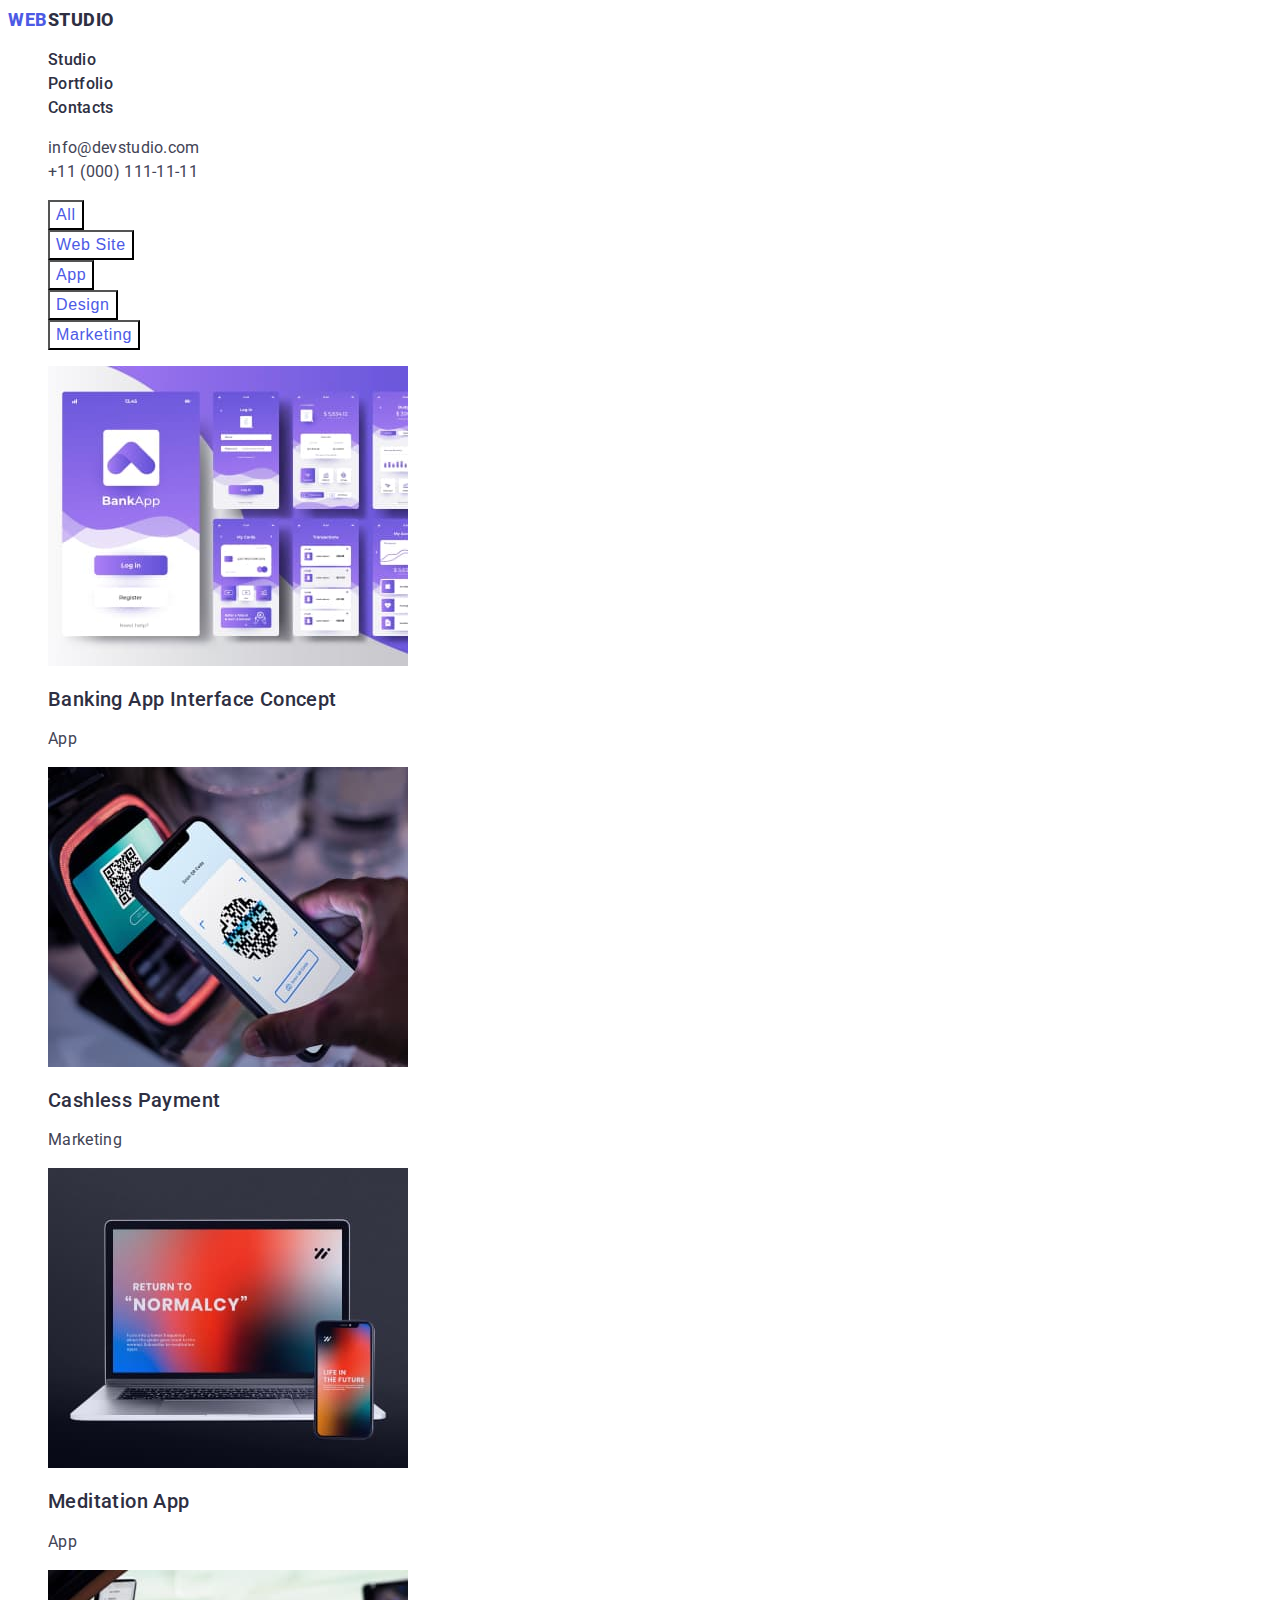
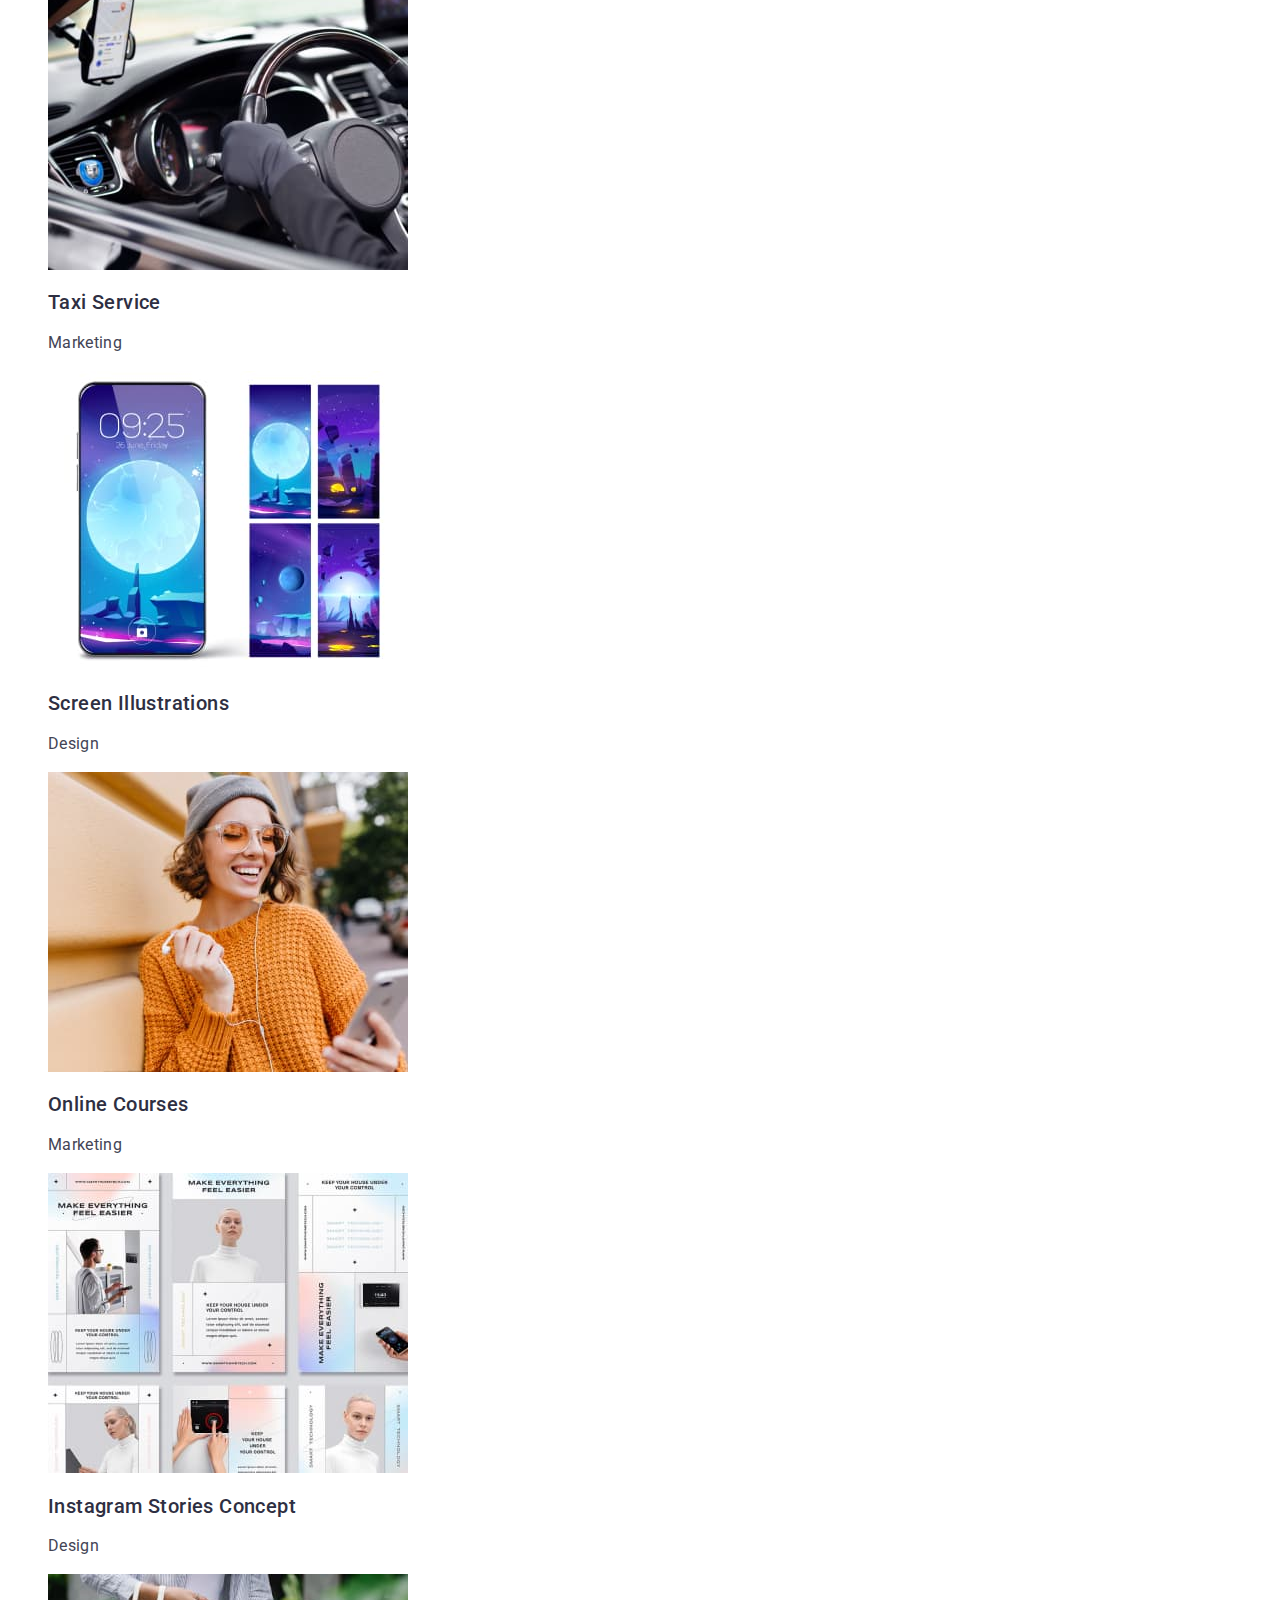
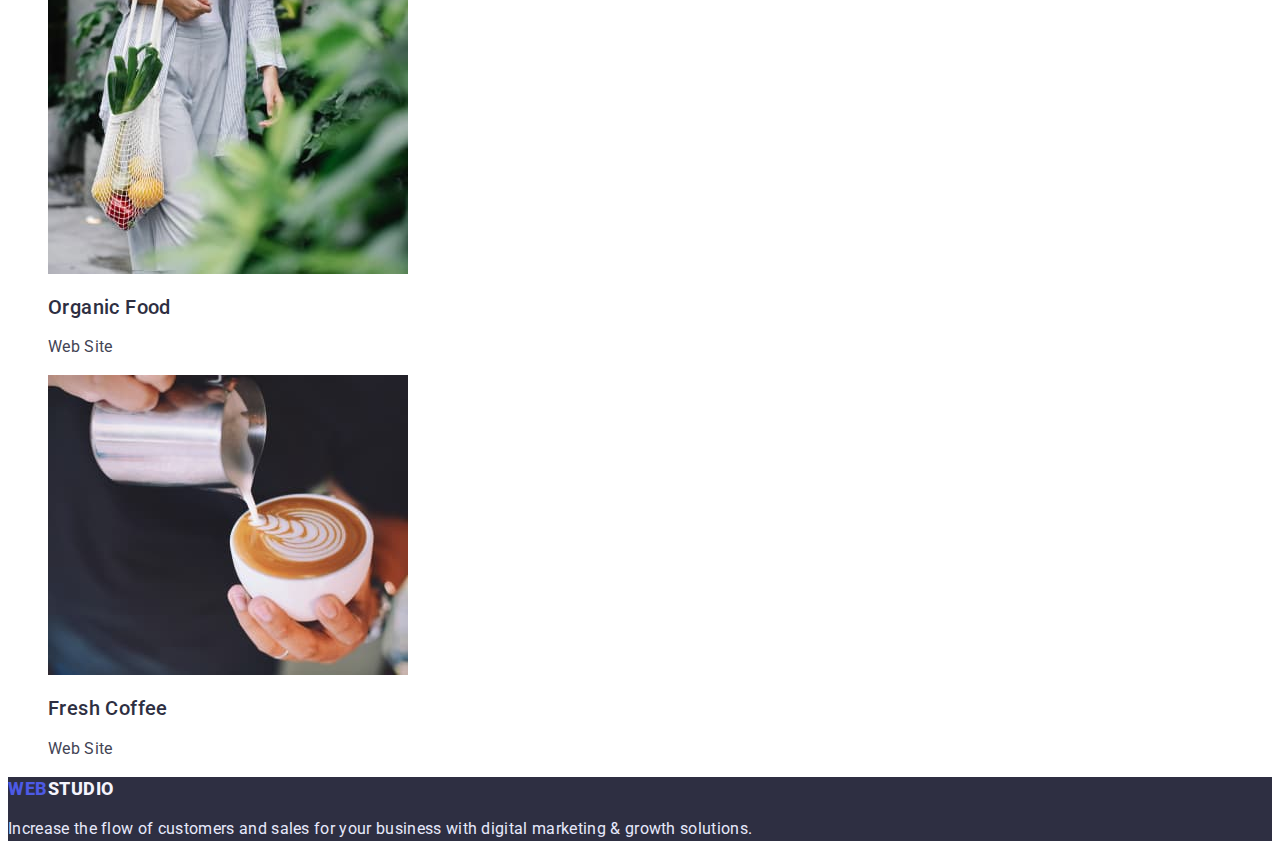
==== portfolio.html @ cc54790b "Initial commit" ====
<!DOCTYPE html>
<html lang="en">
  <head>
    <meta charset="UTF-8" />
    <meta http-equiv="X-UA-Compatible" content="IE=edge" />
    <meta name="viewport" content="width=device-width, initial-scale=1.0" />
    <!-- WebStudio -->
    <title>WebStudio Portfolio Page</title>
    <link rel="preconnect" href="https://fonts.googleapis.com" />
    <link rel="preconnect" href="https://fonts.gstatic.com" crossorigin />
    <link
      href="https://fonts.googleapis.com/css2?family=Raleway:wght@800&family=Roboto:wght@400;500;700;900&display=swap"
      rel="stylesheet"
    />
    <link rel="stylesheet" href="./css/styles.css" />
  </head>
  <body>
    <!-- Heder_content_navigation -->
    <header class="page-header">
      <!-- Page navigation -->
      <nav class="page-nav">
        <a class="page-logo link" href="./index.html"
          ><span class="logo-decor">Web</span>Studio</a
        >

        <!-- Navigation -->
        <ul class="menu list">
          <li class="menu-item">
            <a class="menu-link link" href="#">Studio</a>
          </li>
          <li class="menu-item">
            <a class="menu-link link" href="./portfolio.html">Portfolio</a>
          </li>
          <li class="menu-item">
            <a class="menu-link link" href="#">Contacts</a>
          </li>
        </ul>
      </nav>

      <!-- Contacts -->
      <address class="address">
        <ul class="address-list list">
          <li class="address-item">
            <a class="address-link link" href="mailto:info@devstudio.com"
              >info@devstudio.com</a
            >
          </li>
          <li class="address-item">
            <a class="address-link link" href="tel:+110001111111"
              >+11 (000) 111-11-11</a
            >
          </li>
        </ul>
      </address>
    </header>

    <!-- Main content Portfolio -->
    <main>
      <section>
        <h1 class="section-title visually-hidden">Portfolio</h1>
        <!-- Filters button -->
        <ul class="filters-list list">
          <li class="filters-item">
            <button class="filter-btn" type="button">All</button>
          </li>
          <li class="filters-item">
            <button class="filter-btn" type="button">Web Site</button>
          </li>
          <li class="filters-item">
            <button class="filter-btn" type="button">App</button>
          </li>
          <li class="filters-item">
            <button class="filter-btn" type="button">Design</button>
          </li>
          <li class="filters-item">
            <button class="filter-btn" type="button">Marketing</button>
          </li>
        </ul>

        <!-- Porttfolio list -->
        <ul class="list">
          <li>
            <img
              src="./images/portfolio/banking_app.jpeg"
              alt="banking app"
              width="360"
              height="300"
            />
            <h2 class="section-suptitle">Banking App Interface Concept</h2>
            <p class="section-description">App</p>
          </li>
          <li>
            <img
              src="./images/portfolio/cashless_payment.jpeg"
              alt="cashless payment"
              width="360"
              height="300"
            />
            <h2 class="section-suptitle">Cashless Payment</h2>
            <p class="section-description">Marketing</p>
          </li>
          <li>
            <img
              src="./images/portfolio/meditation_app.jpeg"
              alt="meditation app"
              width="360"
              height="300"
            />
            <h2 class="section-suptitle">Meditation App</h2>
            <p class="section-description">App</p>
          </li>
          <li>
            <img
              src="./images/portfolio/taxi_service.jpeg"
              alt="Taxi Service"
              width="360"
              height="300"
            />
            <h2 class="section-suptitle">Taxi Service</h2>
            <p class="section-description">Marketing</p>
          </li>
          <li>
            <img
              src="./images/portfolio/screen_illustrations.jpeg"
              alt="Screen Illustrations"
              width="360"
              height="300"
            />
            <h2 class="section-suptitle">Screen Illustrations</h2>
            <p class="section-description">Design</p>
          </li>
          <li>
            <img
              src="./images/portfolio/online_courses.jpeg"
              alt="Online Courses"
              width="360"
              height="300"
            />
            <h2 class="section-suptitle">Online Courses</h2>
            <p class="section-description">Marketing</p>
          </li>
          <li>
            <img
              src="./images/portfolio/instagram_stories_concept.jpeg"
              alt="Instagram Stories Concept"
              width="360"
              height="300"
            />
            <h2 class="section-suptitle">Instagram Stories Concept</h2>
            <p class="section-description">Design</p>
          </li>
          <li>
            <img
              src="./images/portfolio/organic_food.jpeg"
              alt="Organic Food"
              width="360"
              height="300"
            />
            <h2 class="section-suptitle">Organic Food</h2>
            <p class="section-description">Web Site</p>
          </li>
          <li>
            <img
              src="./images/portfolio/fresh_coffee.jpeg"
              alt="Fresh Coffee"
              width="360"
              height="300"
            />
            <h2 class="section-suptitle">Fresh Coffee</h2>
            <p class="section-description">Web Site</p>
          </li>
        </ul>
      </section>
    </main>

    <!-- footer_content -->
    <footer class="footer">
      <a class="page-logo link" href="./index.html"
        ><span class="logo-decor">Web</span
        ><span class="logo-decor-2">Studio</span></a
      >
      <p class="footer-text">
        Increase the flow of customers and sales for your business with digital
        marketing & growth solutions.
      </p>
    </footer>
  </body>
</html>
---- css/styles.css ----
:root {
  --primary-brand-color: #4d5ae5;
  --secondary-page-color: #2e2f42;
  --white-background-color: #ffffff;
  --text-color: #434455;
  --logo-color: #f4f4fd;
  --footer-text-color: #e7e9fc;
}

.list {
  list-style: none;
}

.link {
  text-decoration: none;
}

.visually-hidden {
  position: absolute;
  width: 1px;
  height: 1px;
  margin: -1px;
  border: 0;
  padding: 0;

  white-space: nowrap;
  clip-path: inset(100%);
  clip: rect(0 0 0 0);
  overflow: hidden;
}

/* ========== Body ========== */
body {
  font-family: "Roboto", sans-serif;
  background-color: var(--white-background-color);
  font-size: 16px;
  color: var(--secondary-page-color);
}
/* ========== Body ========== */

/* ========== Header ========== */
.page-logo {
  font-weight: 800;
  font-size: 18px;
  line-height: 1.33;
  letter-spacing: 0.03em;
  text-transform: uppercase;
  color: var(--secondary-page-color);
}

.logo-decor {
  color: var(--primary-brand-color);
}
.logo-decor-2 {
  color: var(--logo-color);
}

.menu-link {
  font-weight: 500;
  line-height: 1.5;
  letter-spacing: 0.02em;
  color: var(--secondary-page-color);
}

.menu-link:hover,
.menu-link:focus,
.address-link:hover,
.address-link:focus {
  color: #404bbf;
}

.address-link {
  font-style: normal;
  line-height: 1.5;
  letter-spacing: 0.02em;
  color: var(--text-color);
}

/* ========== Header ========== */

/* ================ hero ================== */
.hero {
  background-color: var(--secondary-page-color);
}

.hero-title {
  font-size: 56px;
  line-height: 1.7;
  text-align: center;
  letter-spacing: 0.02em;
  color: var(--white-background-color);
}

.modal-btn {
  font-weight: 500;
  font-size: 16px;
  line-height: 1.5;
  display: flex;
  align-items: center;
  letter-spacing: 0.04em;
  color: #ffffff;
  background-color: #4d5ae5;
  box-shadow: 0px 4px 4px rgba(0, 0, 0, 0.15);
  border-radius: 4px;
  box-shadow: 0px 4px 4px rgba(0, 0, 0, 0.15);
  cursor: pointer;
}

/* ================ /hero ================== */

/* ================ features ================== */
.section-title {
  font-size: 36px;
  line-height: 1.11;
  text-align: center;
  letter-spacing: 0.02em;
  text-transform: capitalize;
  color: var(--secondary-page-color);
}

.section-suptitle {
  font-weight: 500;
  font-size: 20px;
  line-height: 1.2;
  letter-spacing: 0.02em;
  color: var(--secondary-page-color);
}

.section-description {
  line-height: 1.5;
  letter-spacing: 0.02em;
  color: var(--text-color);
}

/* ================ /features ================== */

/* ========= section 4 - team ======== */

.team {
  background-color: #f4f4fd;
}

.team-item {
  background-color: #ffffff;
  border: 1px solid #000000;
  box-shadow: 0px 1px 6px rgba(46, 47, 66, 0.08),
    0px 1px 1px rgba(46, 47, 66, 0.16), 0px 2px 1px rgba(46, 47, 66, 0.08);
  border-radius: 0px 0px 4px 4px;
}
/* ========= /section 4 - team ======== */

/* ================= footer ================= */

.footer {
  background-color: var(--secondary-page-color);
}

.footer-text {
  line-height: 1.5;
  letter-spacing: 0.02em;
  color: var(--footer-text-color);
}

/* ================= /footer ================= */

/* =========== Portfolio ========= */

.filter-btn {
  font-style: normal;
  font-weight: 500;
  font-size: 16px;
  line-height: 24px;
  display: flex;
  align-items: center;
  text-align: center;
  letter-spacing: 0.04em;
  color: var(--primary-brand-color);
  background-color: var(--logo-color) #f4f4fd;
  cursor: pointer;
}

.filter-btn:hover,
.filter-btn:focus {
  font-style: normal;
  font-weight: 500;
  font-size: 16px;
  line-height: 1.5;
  display: flex;
  align-items: center;
  text-align: center;
  letter-spacing: 0.04em;
  color: #ffffff;
  background-color: #404bbf;
  border-color: transparent;
}

/* =========== /Portfolio ========= */
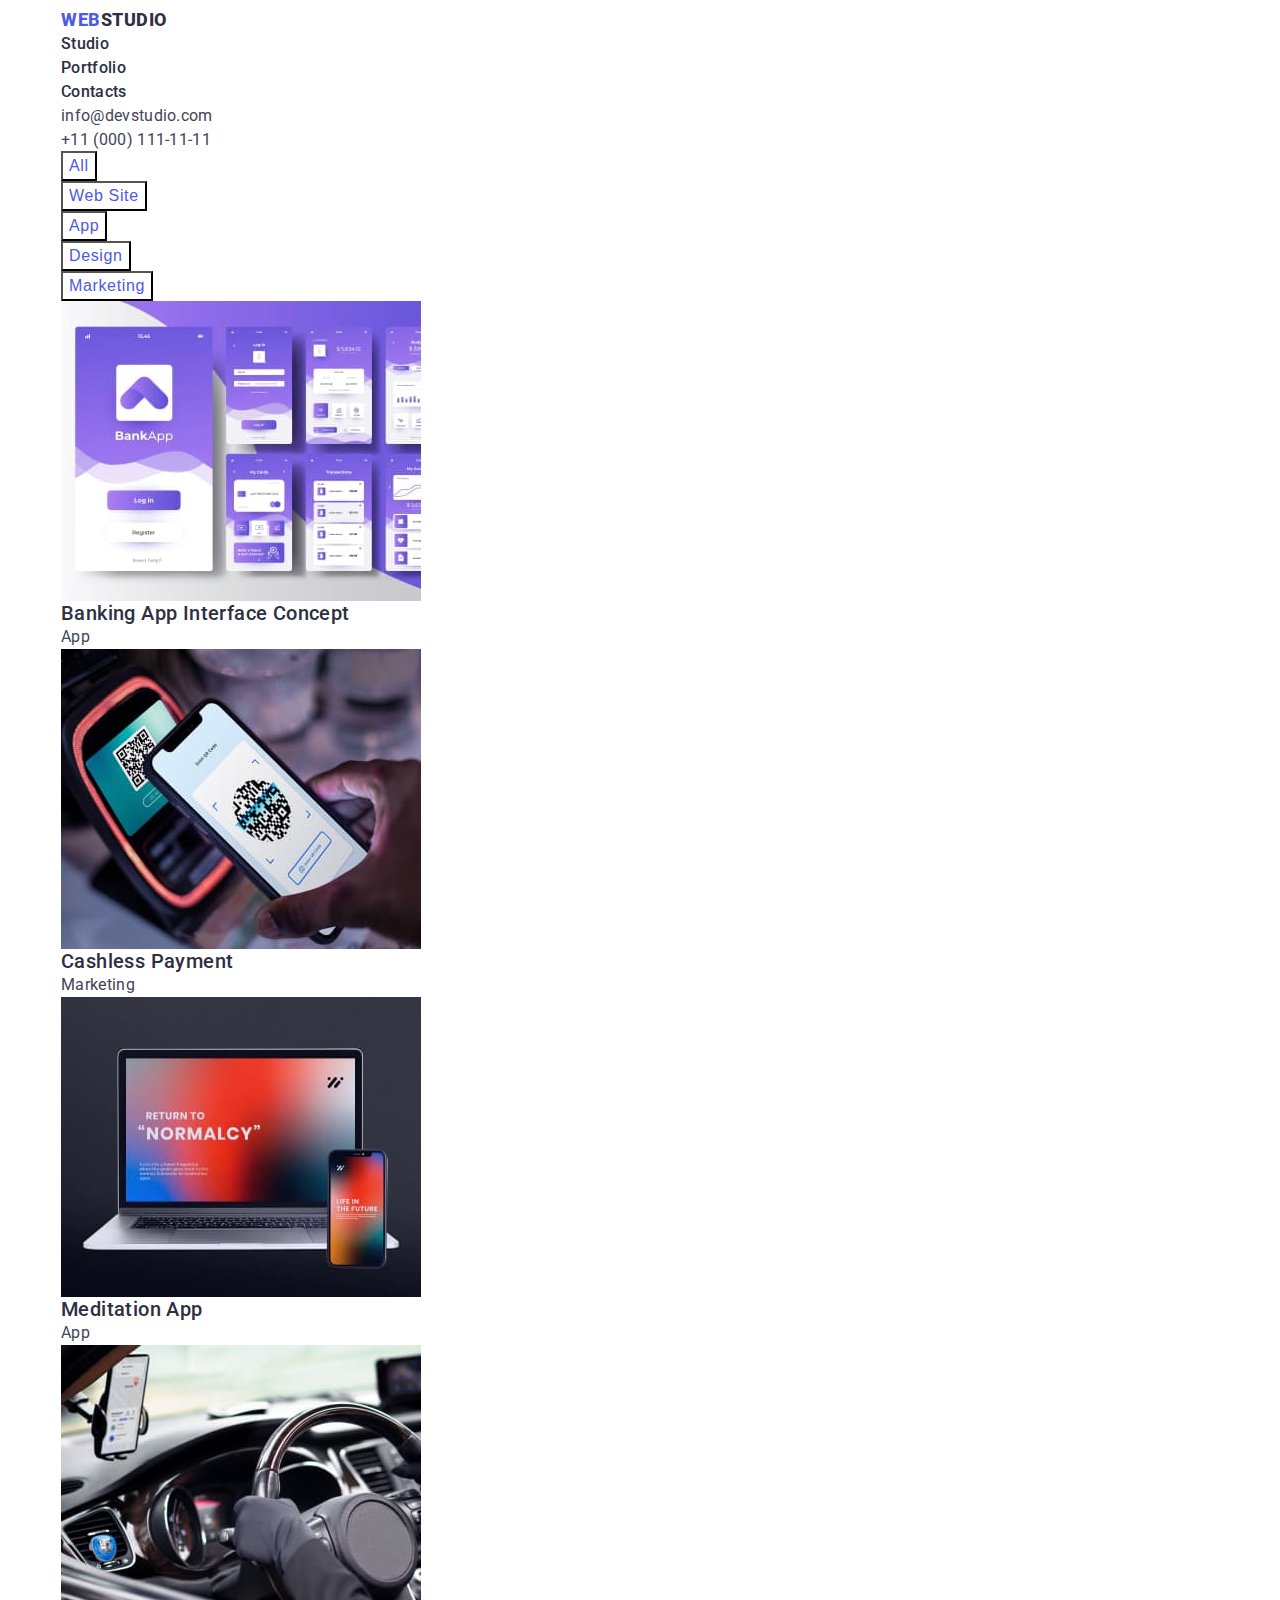
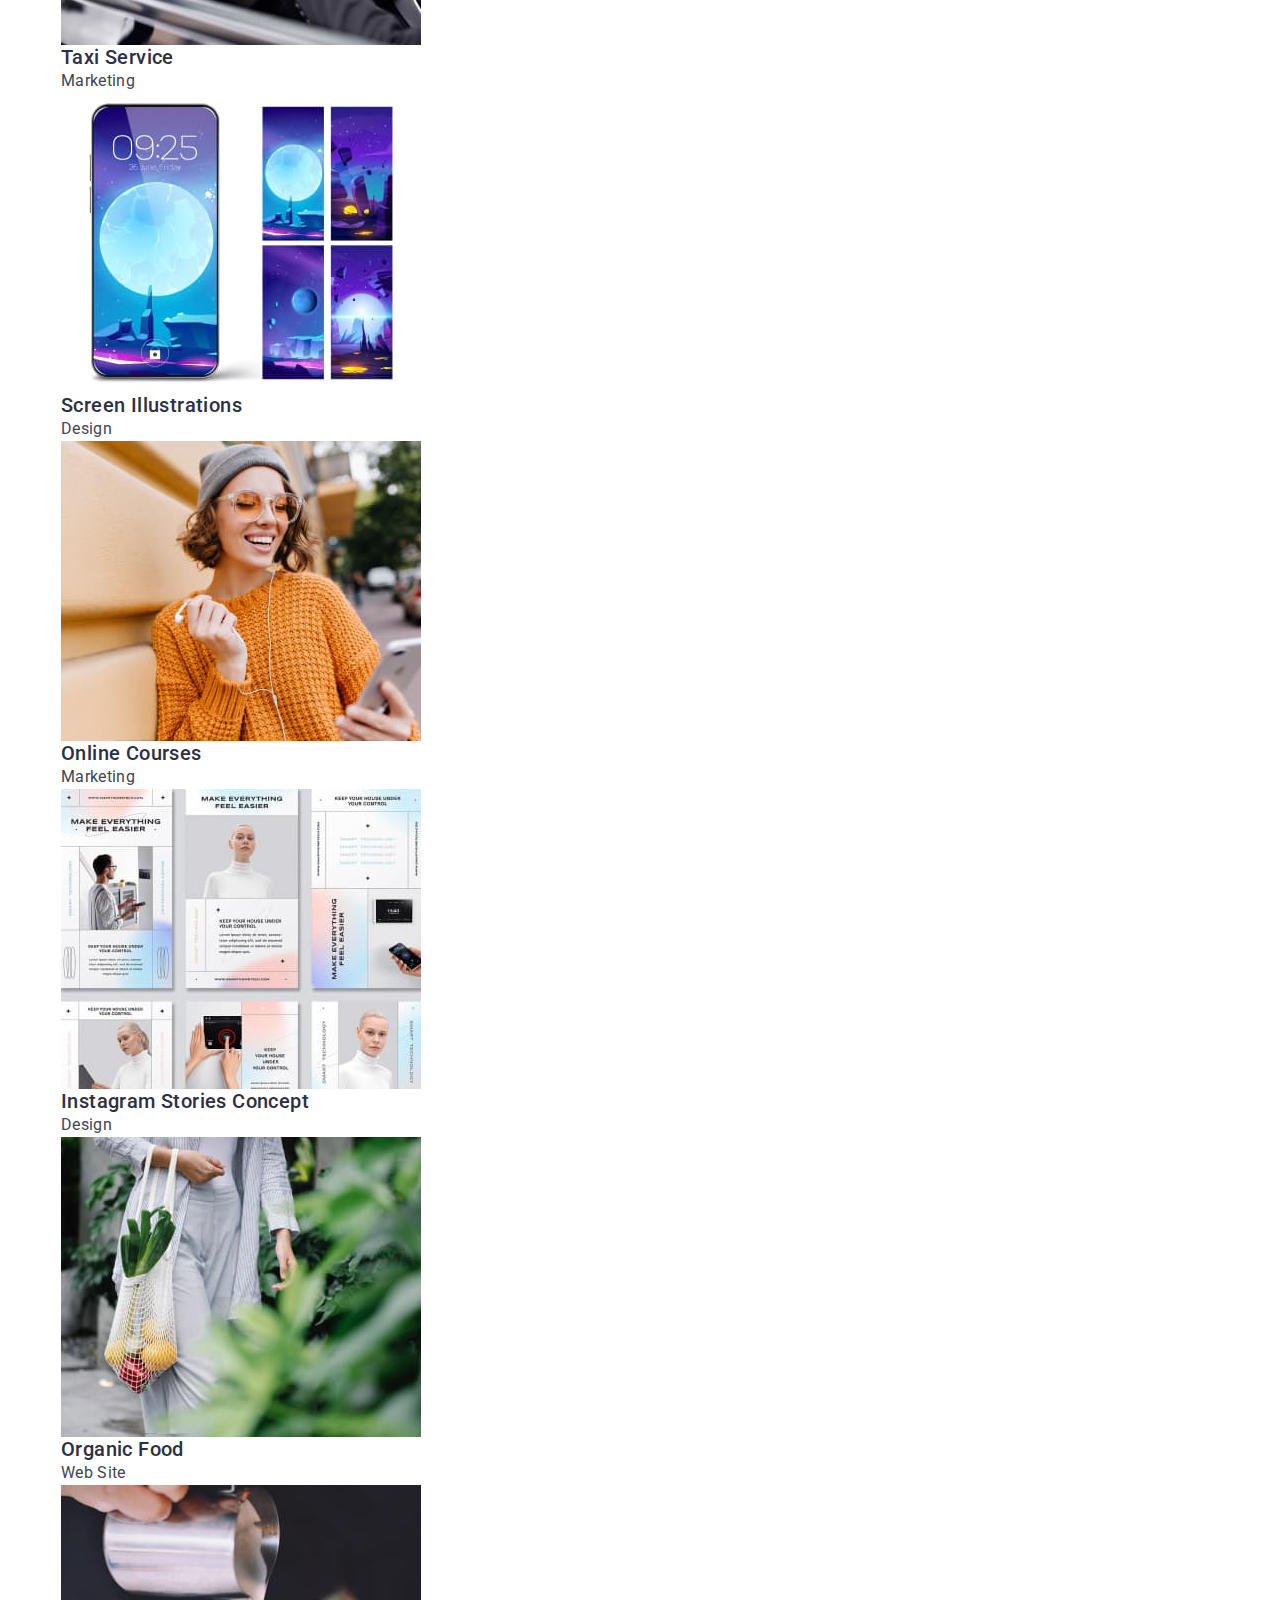
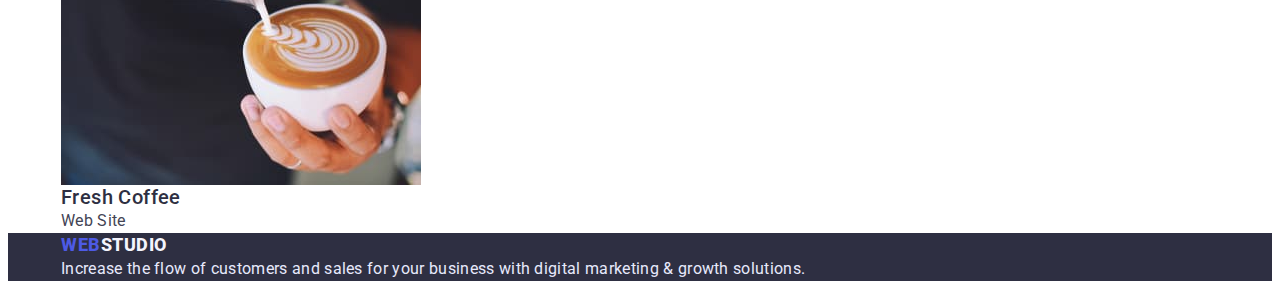
==== commit 82c65bfe: "add container" ====
--- a/portfolio.html
+++ b/portfolio.html
@@ -17,172 +17,178 @@
   <body>
     <!-- Heder_content_navigation -->
     <header class="page-header">
-      <!-- Page navigation -->
-      <nav class="page-nav">
-        <a class="page-logo link" href="./index.html"
-          ><span class="logo-decor">Web</span>Studio</a
-        >
+      <div class="container header-container">
+        <!-- Page navigation -->
+        <nav class="page-nav">
+          <a class="page-logo link" href="./index.html"
+            ><span class="logo-decor">Web</span>Studio</a
+          >
 
-        <!-- Navigation -->
-        <ul class="menu list">
-          <li class="menu-item">
-            <a class="menu-link link" href="#">Studio</a>
-          </li>
-          <li class="menu-item">
-            <a class="menu-link link" href="./portfolio.html">Portfolio</a>
-          </li>
-          <li class="menu-item">
-            <a class="menu-link link" href="#">Contacts</a>
-          </li>
-        </ul>
-      </nav>
+          <!-- Navigation -->
+          <ul class="menu list">
+            <li class="menu-item">
+              <a class="menu-link link" href="#">Studio</a>
+            </li>
+            <li class="menu-item">
+              <a class="menu-link link" href="./portfolio.html">Portfolio</a>
+            </li>
+            <li class="menu-item">
+              <a class="menu-link link" href="#">Contacts</a>
+            </li>
+          </ul>
+        </nav>
 
-      <!-- Contacts -->
-      <address class="address">
-        <ul class="address-list list">
-          <li class="address-item">
-            <a class="address-link link" href="mailto:info@devstudio.com"
-              >info@devstudio.com</a
-            >
-          </li>
-          <li class="address-item">
-            <a class="address-link link" href="tel:+110001111111"
-              >+11 (000) 111-11-11</a
-            >
-          </li>
-        </ul>
-      </address>
+        <!-- Contacts -->
+        <address class="address">
+          <ul class="address-list list">
+            <li class="address-item">
+              <a class="address-link link" href="mailto:info@devstudio.com"
+                >info@devstudio.com</a
+              >
+            </li>
+            <li class="address-item">
+              <a class="address-link link" href="tel:+110001111111"
+                >+11 (000) 111-11-11</a
+              >
+            </li>
+          </ul>
+        </address>
+      </div>
     </header>
 
     <!-- Main content Portfolio -->
     <main>
       <section>
-        <h1 class="section-title visually-hidden">Portfolio</h1>
-        <!-- Filters button -->
-        <ul class="filters-list list">
-          <li class="filters-item">
-            <button class="filter-btn" type="button">All</button>
-          </li>
-          <li class="filters-item">
-            <button class="filter-btn" type="button">Web Site</button>
-          </li>
-          <li class="filters-item">
-            <button class="filter-btn" type="button">App</button>
-          </li>
-          <li class="filters-item">
-            <button class="filter-btn" type="button">Design</button>
-          </li>
-          <li class="filters-item">
-            <button class="filter-btn" type="button">Marketing</button>
-          </li>
-        </ul>
+        <div class="container">
+          <h1 class="section-title visually-hidden">Portfolio</h1>
+          <!-- Filters button -->
+          <ul class="filters-list list">
+            <li class="filters-item">
+              <button class="filter-btn" type="button">All</button>
+            </li>
+            <li class="filters-item">
+              <button class="filter-btn" type="button">Web Site</button>
+            </li>
+            <li class="filters-item">
+              <button class="filter-btn" type="button">App</button>
+            </li>
+            <li class="filters-item">
+              <button class="filter-btn" type="button">Design</button>
+            </li>
+            <li class="filters-item">
+              <button class="filter-btn" type="button">Marketing</button>
+            </li>
+          </ul>
 
-        <!-- Porttfolio list -->
-        <ul class="list">
-          <li>
-            <img
-              src="./images/portfolio/banking_app.jpeg"
-              alt="banking app"
-              width="360"
-              height="300"
-            />
-            <h2 class="section-suptitle">Banking App Interface Concept</h2>
-            <p class="section-description">App</p>
-          </li>
-          <li>
-            <img
-              src="./images/portfolio/cashless_payment.jpeg"
-              alt="cashless payment"
-              width="360"
-              height="300"
-            />
-            <h2 class="section-suptitle">Cashless Payment</h2>
-            <p class="section-description">Marketing</p>
-          </li>
-          <li>
-            <img
-              src="./images/portfolio/meditation_app.jpeg"
-              alt="meditation app"
-              width="360"
-              height="300"
-            />
-            <h2 class="section-suptitle">Meditation App</h2>
-            <p class="section-description">App</p>
-          </li>
-          <li>
-            <img
-              src="./images/portfolio/taxi_service.jpeg"
-              alt="Taxi Service"
-              width="360"
-              height="300"
-            />
-            <h2 class="section-suptitle">Taxi Service</h2>
-            <p class="section-description">Marketing</p>
-          </li>
-          <li>
-            <img
-              src="./images/portfolio/screen_illustrations.jpeg"
-              alt="Screen Illustrations"
-              width="360"
-              height="300"
-            />
-            <h2 class="section-suptitle">Screen Illustrations</h2>
-            <p class="section-description">Design</p>
-          </li>
-          <li>
-            <img
-              src="./images/portfolio/online_courses.jpeg"
-              alt="Online Courses"
-              width="360"
-              height="300"
-            />
-            <h2 class="section-suptitle">Online Courses</h2>
-            <p class="section-description">Marketing</p>
-          </li>
-          <li>
-            <img
-              src="./images/portfolio/instagram_stories_concept.jpeg"
-              alt="Instagram Stories Concept"
-              width="360"
-              height="300"
-            />
-            <h2 class="section-suptitle">Instagram Stories Concept</h2>
-            <p class="section-description">Design</p>
-          </li>
-          <li>
-            <img
-              src="./images/portfolio/organic_food.jpeg"
-              alt="Organic Food"
-              width="360"
-              height="300"
-            />
-            <h2 class="section-suptitle">Organic Food</h2>
-            <p class="section-description">Web Site</p>
-          </li>
-          <li>
-            <img
-              src="./images/portfolio/fresh_coffee.jpeg"
-              alt="Fresh Coffee"
-              width="360"
-              height="300"
-            />
-            <h2 class="section-suptitle">Fresh Coffee</h2>
-            <p class="section-description">Web Site</p>
-          </li>
-        </ul>
+          <!-- Porttfolio list -->
+          <ul class="list">
+            <li>
+              <img
+                src="./images/portfolio/banking_app.jpeg"
+                alt="banking app"
+                width="360"
+                height="300"
+              />
+              <h2 class="section-suptitle">Banking App Interface Concept</h2>
+              <p class="section-description">App</p>
+            </li>
+            <li>
+              <img
+                src="./images/portfolio/cashless_payment.jpeg"
+                alt="cashless payment"
+                width="360"
+                height="300"
+              />
+              <h2 class="section-suptitle">Cashless Payment</h2>
+              <p class="section-description">Marketing</p>
+            </li>
+            <li>
+              <img
+                src="./images/portfolio/meditation_app.jpeg"
+                alt="meditation app"
+                width="360"
+                height="300"
+              />
+              <h2 class="section-suptitle">Meditation App</h2>
+              <p class="section-description">App</p>
+            </li>
+            <li>
+              <img
+                src="./images/portfolio/taxi_service.jpeg"
+                alt="Taxi Service"
+                width="360"
+                height="300"
+              />
+              <h2 class="section-suptitle">Taxi Service</h2>
+              <p class="section-description">Marketing</p>
+            </li>
+            <li>
+              <img
+                src="./images/portfolio/screen_illustrations.jpeg"
+                alt="Screen Illustrations"
+                width="360"
+                height="300"
+              />
+              <h2 class="section-suptitle">Screen Illustrations</h2>
+              <p class="section-description">Design</p>
+            </li>
+            <li>
+              <img
+                src="./images/portfolio/online_courses.jpeg"
+                alt="Online Courses"
+                width="360"
+                height="300"
+              />
+              <h2 class="section-suptitle">Online Courses</h2>
+              <p class="section-description">Marketing</p>
+            </li>
+            <li>
+              <img
+                src="./images/portfolio/instagram_stories_concept.jpeg"
+                alt="Instagram Stories Concept"
+                width="360"
+                height="300"
+              />
+              <h2 class="section-suptitle">Instagram Stories Concept</h2>
+              <p class="section-description">Design</p>
+            </li>
+            <li>
+              <img
+                src="./images/portfolio/organic_food.jpeg"
+                alt="Organic Food"
+                width="360"
+                height="300"
+              />
+              <h2 class="section-suptitle">Organic Food</h2>
+              <p class="section-description">Web Site</p>
+            </li>
+            <li>
+              <img
+                src="./images/portfolio/fresh_coffee.jpeg"
+                alt="Fresh Coffee"
+                width="360"
+                height="300"
+              />
+              <h2 class="section-suptitle">Fresh Coffee</h2>
+              <p class="section-description">Web Site</p>
+            </li>
+          </ul>
+        </div>
       </section>
     </main>
 
     <!-- footer_content -->
     <footer class="footer">
-      <a class="page-logo link" href="./index.html"
-        ><span class="logo-decor">Web</span
-        ><span class="logo-decor-2">Studio</span></a
-      >
-      <p class="footer-text">
-        Increase the flow of customers and sales for your business with digital
-        marketing & growth solutions.
-      </p>
+      <div class="container">
+        <a class="page-logo link" href="./index.html"
+          ><span class="logo-decor">Web</span
+          ><span class="logo-decor-2">Studio</span></a
+        >
+        <p class="footer-text">
+          Increase the flow of customers and sales for your business with
+          digital marketing & growth solutions.
+        </p>
+      </div>
     </footer>
   </body>
 </html>
--- a/css/styles.css
+++ b/css/styles.css
@@ -7,6 +7,30 @@
   --footer-text-color: #e7e9fc;
 }
 
+h1,
+h2,
+h3,
+h4,
+p {
+  margin-top: 0;
+  margin-bottom: 0;
+}
+
+ul,
+ol {
+  margin-top: 0;
+  margin-bottom: 0;
+  padding-left: 0;
+}
+
+img {
+  display: block;
+}
+
+button {
+  cursor: pointer;
+}
+
 .list {
   list-style: none;
 }
@@ -16,7 +40,7 @@
 }
 
 .visually-hidden {
-  position: absolute;
+  /* position: absolute; */
   width: 1px;
   height: 1px;
   margin: -1px;
@@ -29,6 +53,14 @@
   overflow: hidden;
 }
 
+.container {
+  width: 1158px;
+  margin-left: auto;
+  margin-right: auto;
+  padding-left: 15px;
+  padding-right: 15px;
+}
+
 /* ========== Body ========== */
 body {
   font-family: "Roboto", sans-serif;
@@ -39,6 +71,11 @@
 /* ========== Body ========== */
 
 /* ========== Header ========== */
+
+/* .header-container {
+  display: flex;
+} */
+
 .page-logo {
   font-weight: 800;
   font-size: 18px;
@@ -76,7 +113,7 @@
   color: var(--text-color);
 }
 
-/* ========== Header ========== */
+/* ========== /Header ========== */
 
 /* ================ hero ================== */
 .hero {
@@ -103,7 +140,7 @@
   box-shadow: 0px 4px 4px rgba(0, 0, 0, 0.15);
   border-radius: 4px;
   box-shadow: 0px 4px 4px rgba(0, 0, 0, 0.15);
-  cursor: pointer;
+  /* text-transform: uppercase; */
 }
 
 /* ================ /hero ================== */
@@ -176,7 +213,6 @@
   letter-spacing: 0.04em;
   color: var(--primary-brand-color);
   background-color: var(--logo-color) #f4f4fd;
-  cursor: pointer;
 }
 
 .filter-btn:hover,
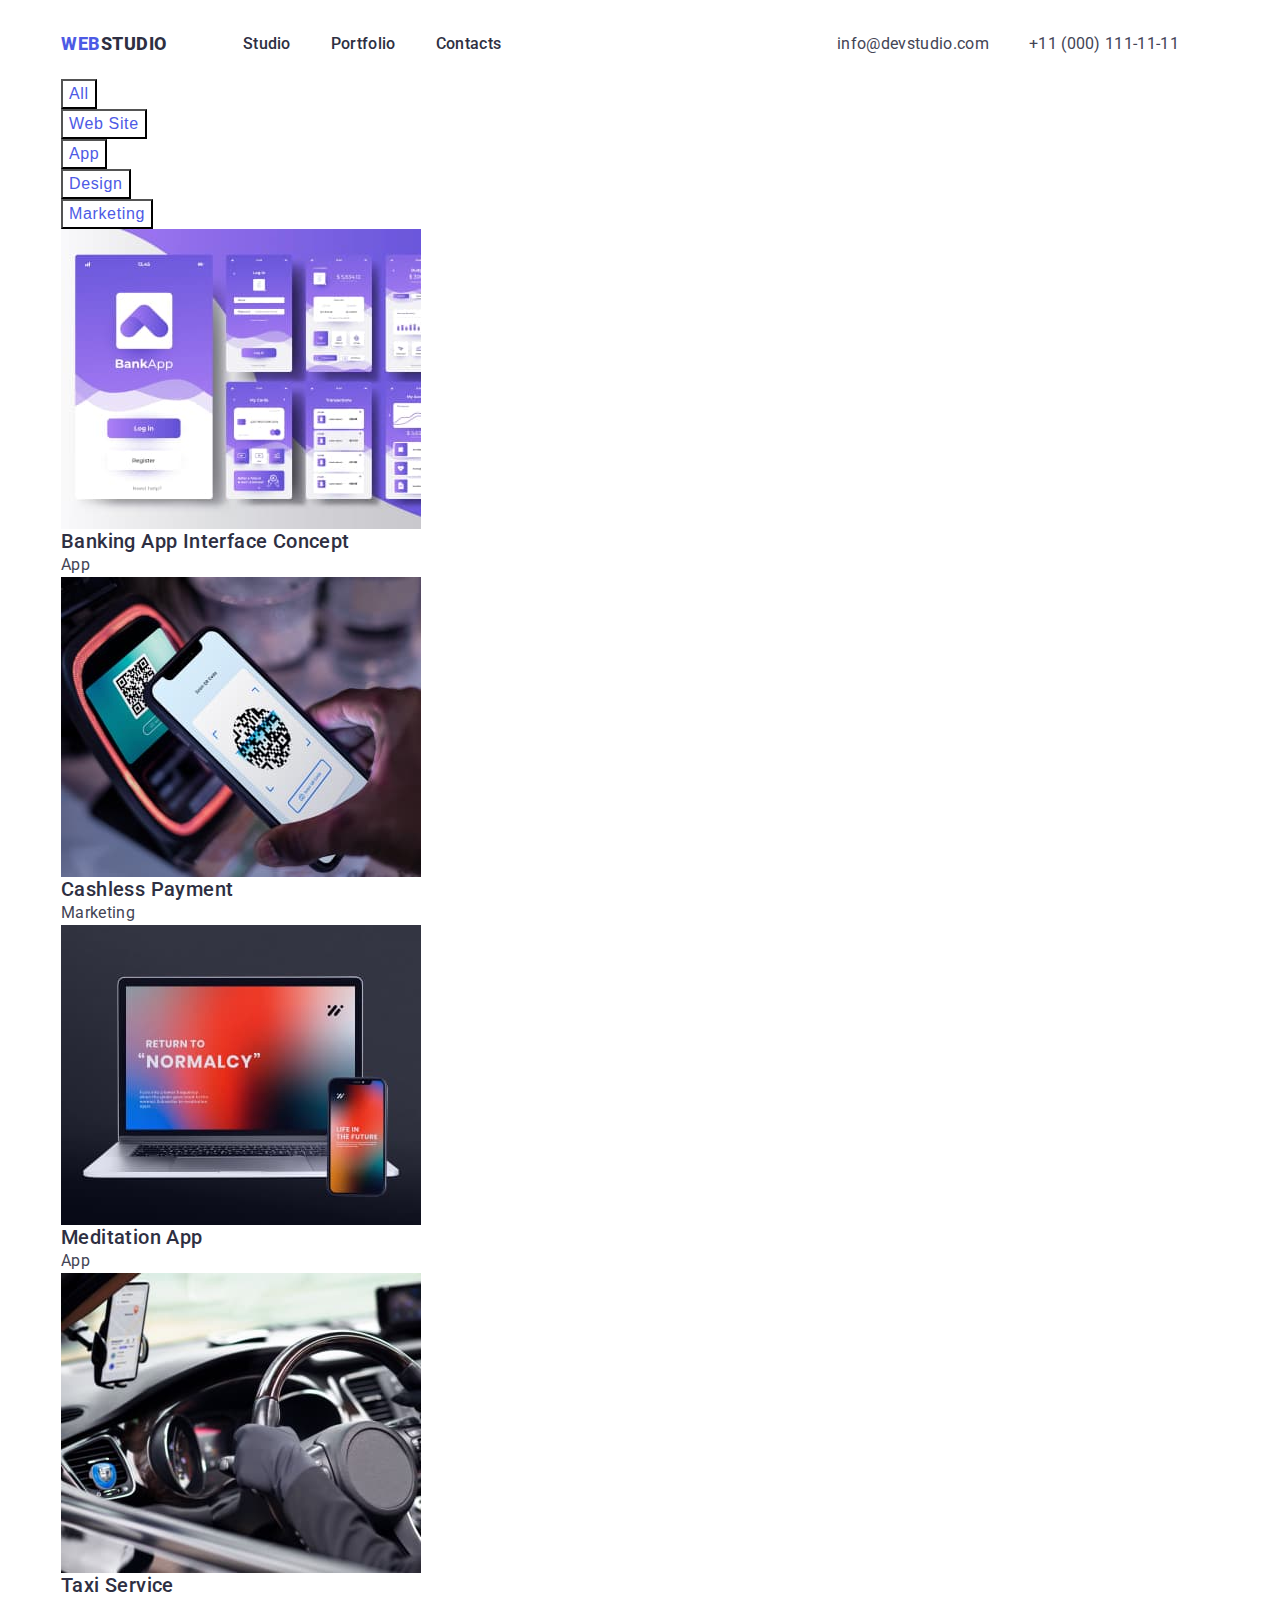
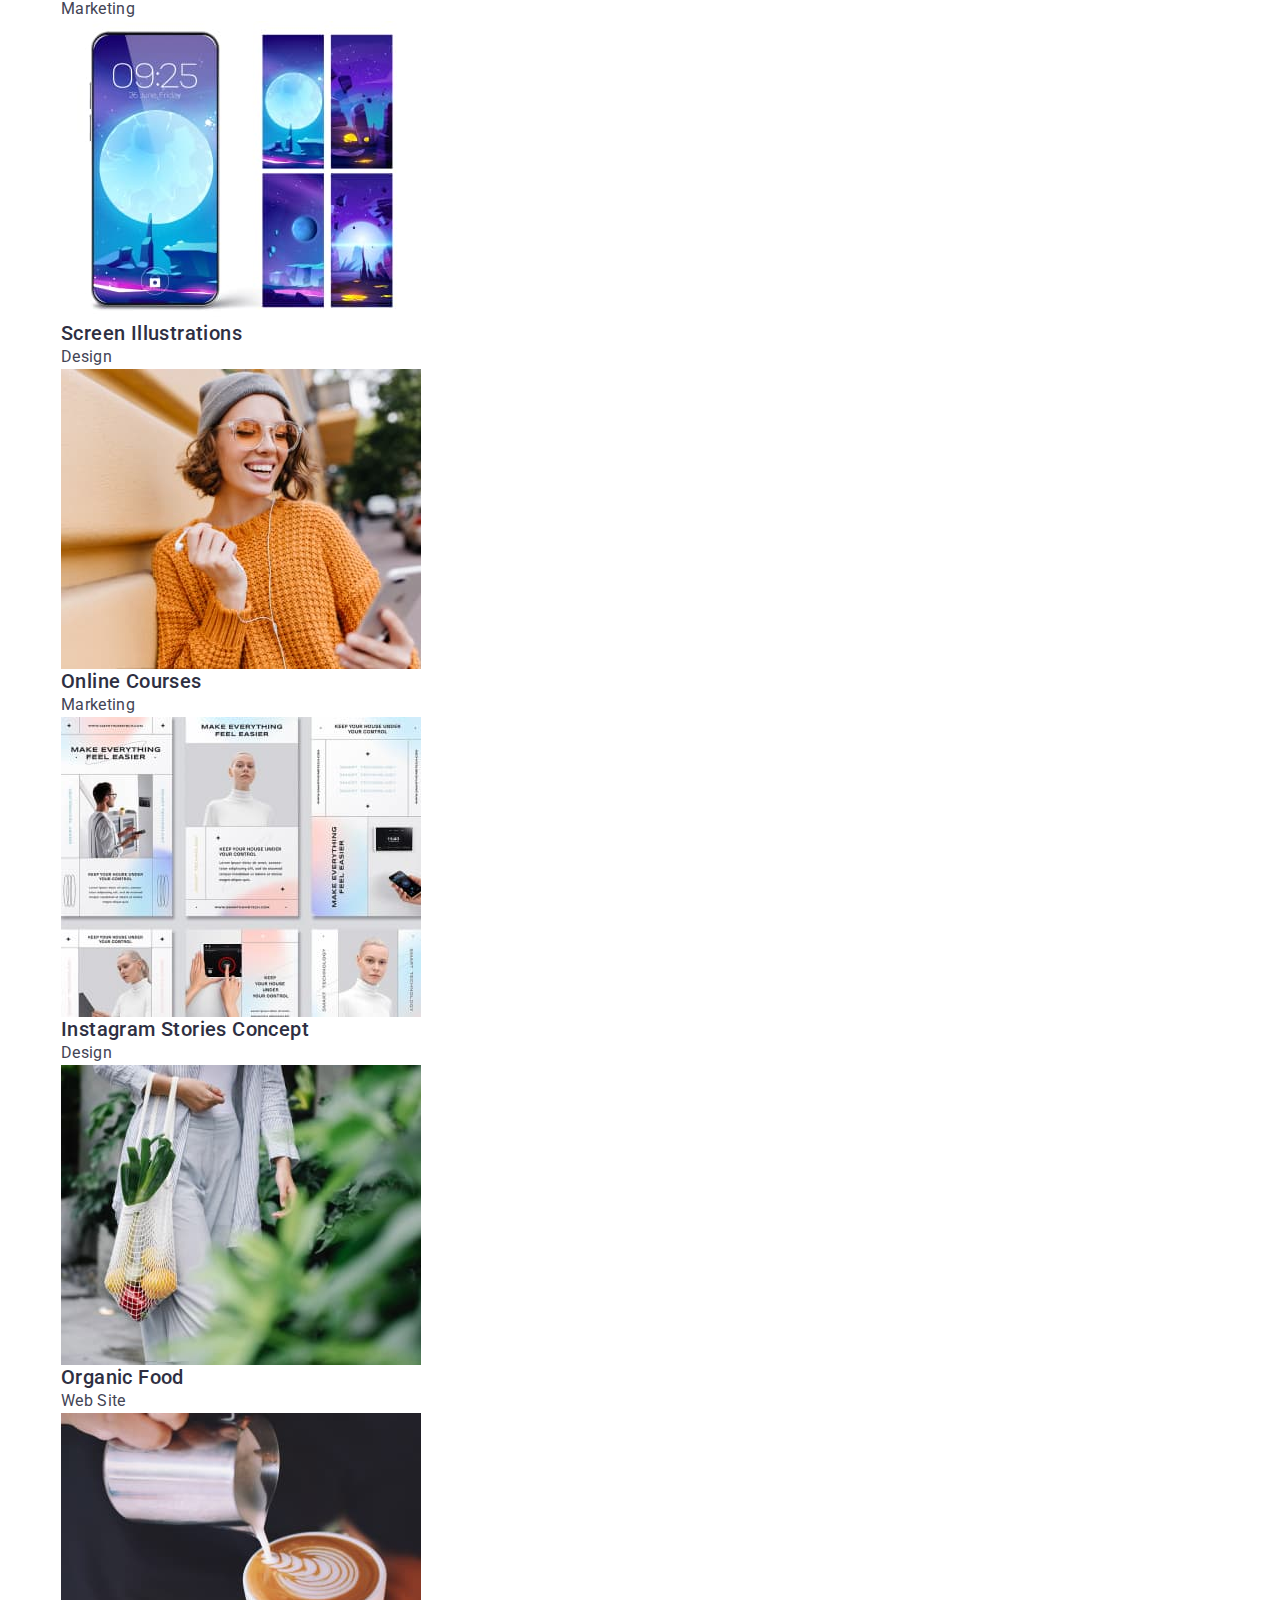
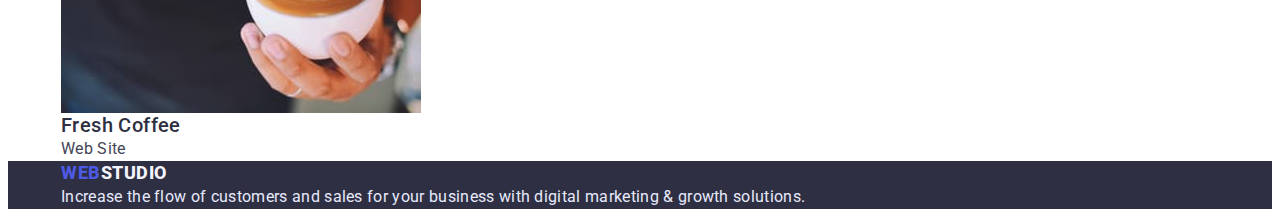
==== commit 43ba0815: "Add flex for header" ====
--- a/portfolio.html
+++ b/portfolio.html
@@ -17,7 +17,7 @@
   <body>
     <!-- Heder_content_navigation -->
     <header class="page-header">
-      <div class="container header-container">
+      <div class="container page-header-container">
         <!-- Page navigation -->
         <nav class="page-nav">
           <a class="page-logo link" href="./index.html"
--- a/css/styles.css
+++ b/css/styles.css
@@ -72,9 +72,31 @@
 
 /* ========== Header ========== */
 
-/* .header-container {
-  display: flex;
-} */
+.page-header-container {
+  display: flex;
+  align-items: center;
+}
+
+.page-nav {
+  display: flex;
+  align-items: center;
+}
+
+.menu {
+  display: flex;
+}
+
+.menu-item:not(:last-child) {
+  margin-right: 40px;
+}
+
+.address-list {
+  display: flex;
+}
+
+.address {
+  margin-left: auto;
+}
 
 .page-logo {
   font-weight: 800;
@@ -83,6 +105,9 @@
   letter-spacing: 0.03em;
   text-transform: uppercase;
   color: var(--secondary-page-color);
+  margin-right: 76px;
+  padding-top: 24px;
+  padding-bottom: 24px;
 }
 
 .logo-decor {
@@ -111,6 +136,7 @@
   line-height: 1.5;
   letter-spacing: 0.02em;
   color: var(--text-color);
+  margin-right: 40px;
 }
 
 /* ========== /Header ========== */
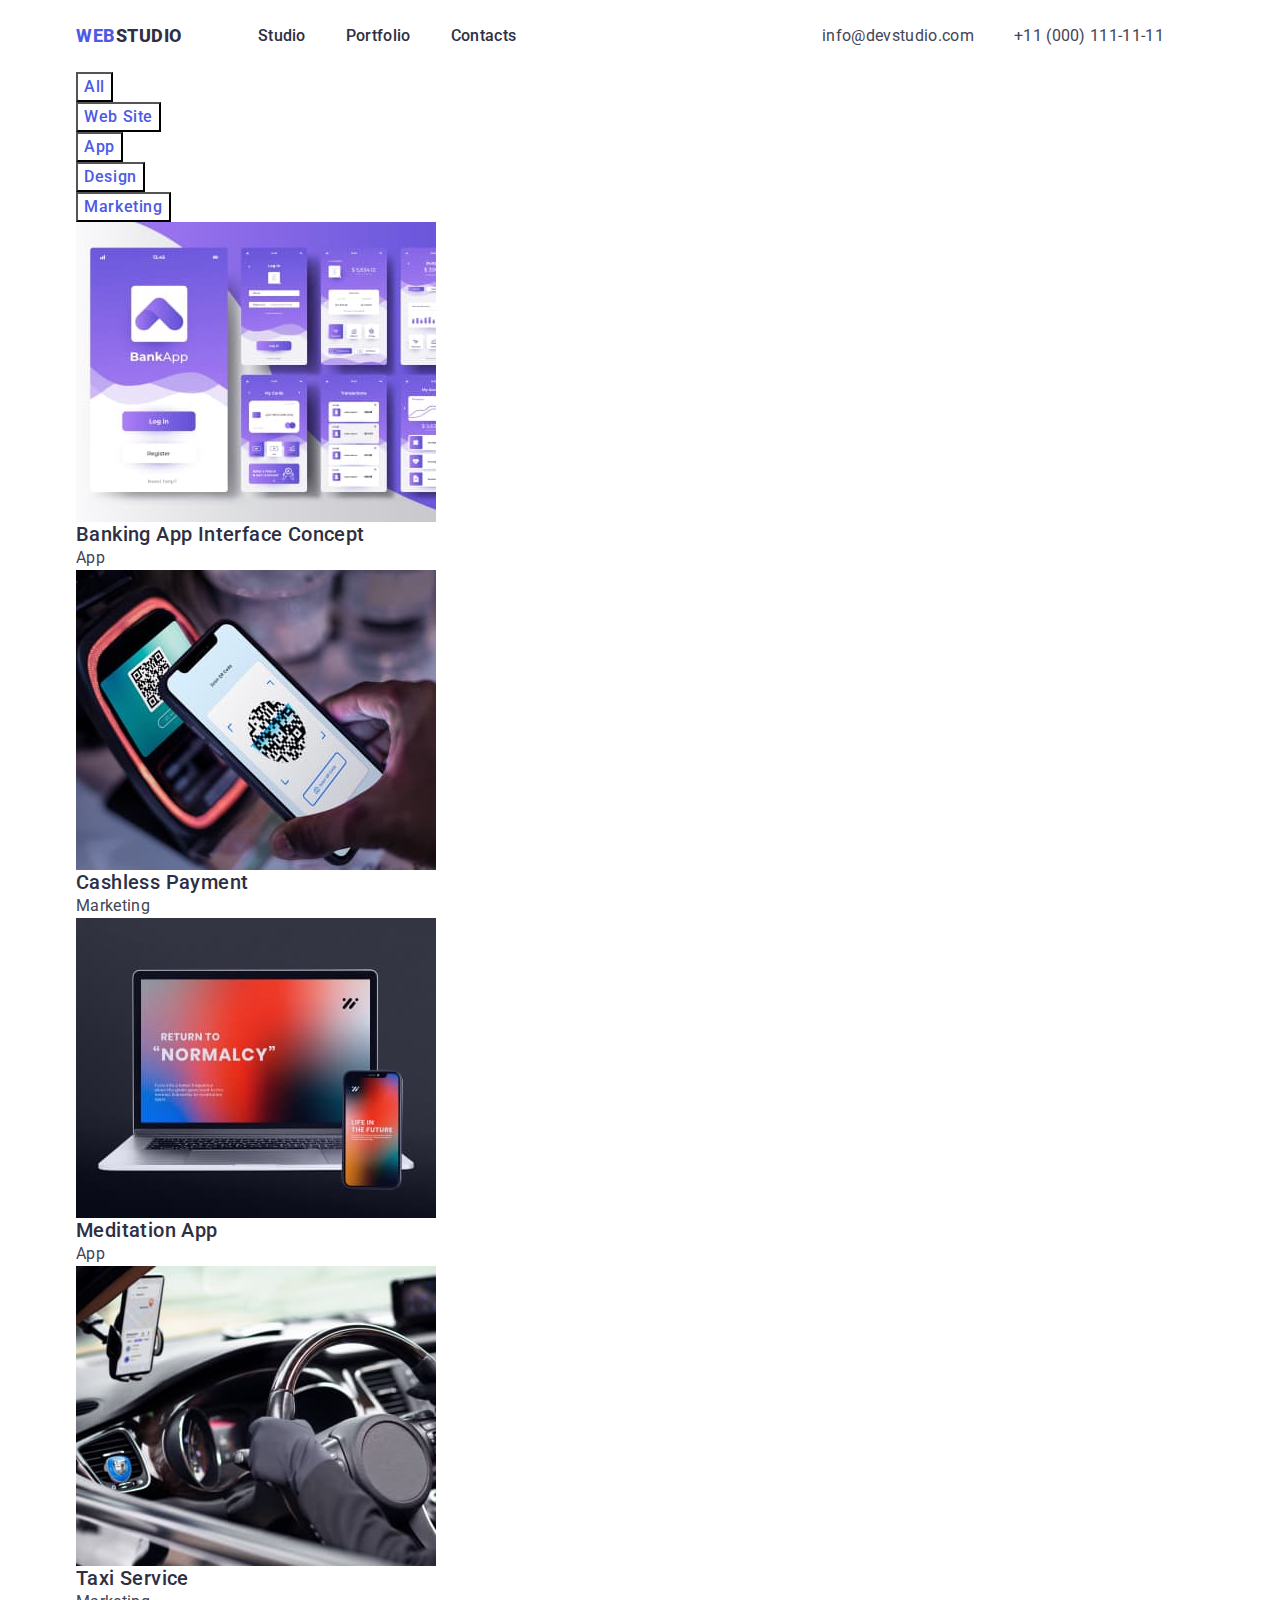
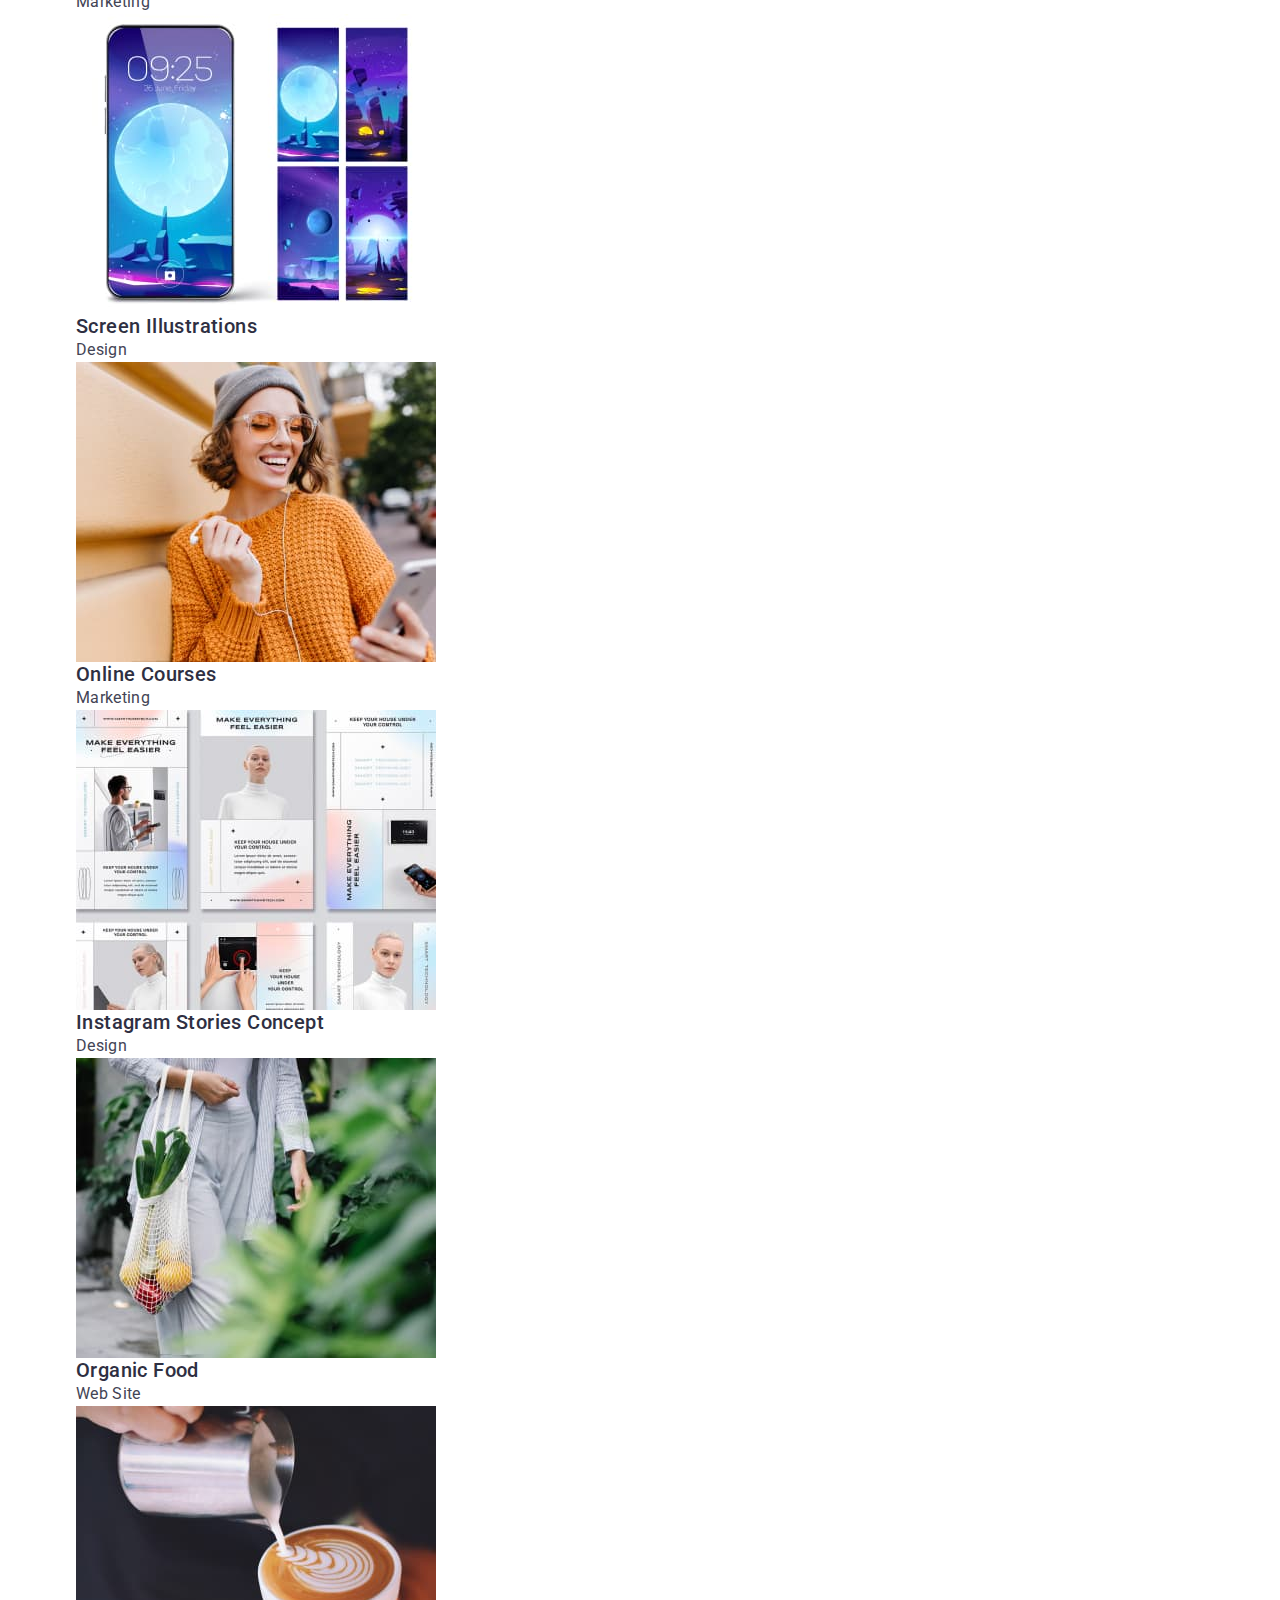
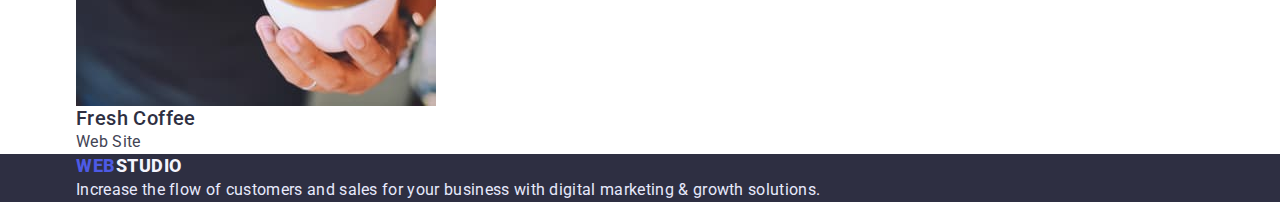
==== commit 5a8cf6f0: "Add hero effects" ====
--- a/portfolio.html
+++ b/portfolio.html
@@ -5,12 +5,21 @@
     <meta http-equiv="X-UA-Compatible" content="IE=edge" />
     <meta name="viewport" content="width=device-width, initial-scale=1.0" />
     <!-- WebStudio -->
-    <title>WebStudio Portfolio Page</title>
+    <title>WebStudio</title>
+    <link
+      rel="shortcut icon"
+      href="./images/favicon/webstudio.png"
+      type="image/png"
+    />
     <link rel="preconnect" href="https://fonts.googleapis.com" />
     <link rel="preconnect" href="https://fonts.gstatic.com" crossorigin />
     <link
       href="https://fonts.googleapis.com/css2?family=Raleway:wght@800&family=Roboto:wght@400;500;700;900&display=swap"
       rel="stylesheet"
+    />
+    <link
+      rel="stylesheet"
+      href="https://cdn.jsdelivr.net/npm/modern-normalize@1.1.0/modern-normalize.min.css"
     />
     <link rel="stylesheet" href="./css/styles.css" />
   </head>
--- a/css/styles.css
+++ b/css/styles.css
@@ -40,7 +40,7 @@
 }
 
 .visually-hidden {
-  /* position: absolute; */
+  position: absolute;
   width: 1px;
   height: 1px;
   margin: -1px;
@@ -144,29 +144,41 @@
 /* ================ hero ================== */
 .hero {
   background-color: var(--secondary-page-color);
+  padding: 188px 0px;
+  text-align: center;
 }
 
 .hero-title {
   font-size: 56px;
-  line-height: 1.7;
-  text-align: center;
+  line-height: 1.07;
   letter-spacing: 0.02em;
   color: var(--white-background-color);
+  margin-bottom: 48px;
 }
 
 .modal-btn {
-  font-weight: 500;
-  font-size: 16px;
-  line-height: 1.5;
-  display: flex;
-  align-items: center;
+  padding: 16px 32px;
+  min-width: 169px;
+  box-shadow: 0px 4px 4px rgba(0, 0, 0, 0.15);
+  border-radius: 4px;
+  margin-left: auto;
+  margin-right: auto;
+
+  font-weight: 500;
+  font-size: 16px;
+  line-height: 1.5;
   letter-spacing: 0.04em;
   color: #ffffff;
-  background-color: #4d5ae5;
-  box-shadow: 0px 4px 4px rgba(0, 0, 0, 0.15);
-  border-radius: 4px;
-  box-shadow: 0px 4px 4px rgba(0, 0, 0, 0.15);
+  background-color: var(--primary-brand-color);
+
+  /* align-items: center; */
+  /* display: flex; */
   /* text-transform: uppercase; */
+}
+
+.modal-btn:hover,
+.modal-btn:focus {
+  color: #404bbf;
 }
 
 /* ================ /hero ================== */
@@ -201,6 +213,8 @@
 
 .team {
   background-color: #f4f4fd;
+  padding-top: 120px;
+  padding-bottom: 120px;
 }
 
 .team-item {
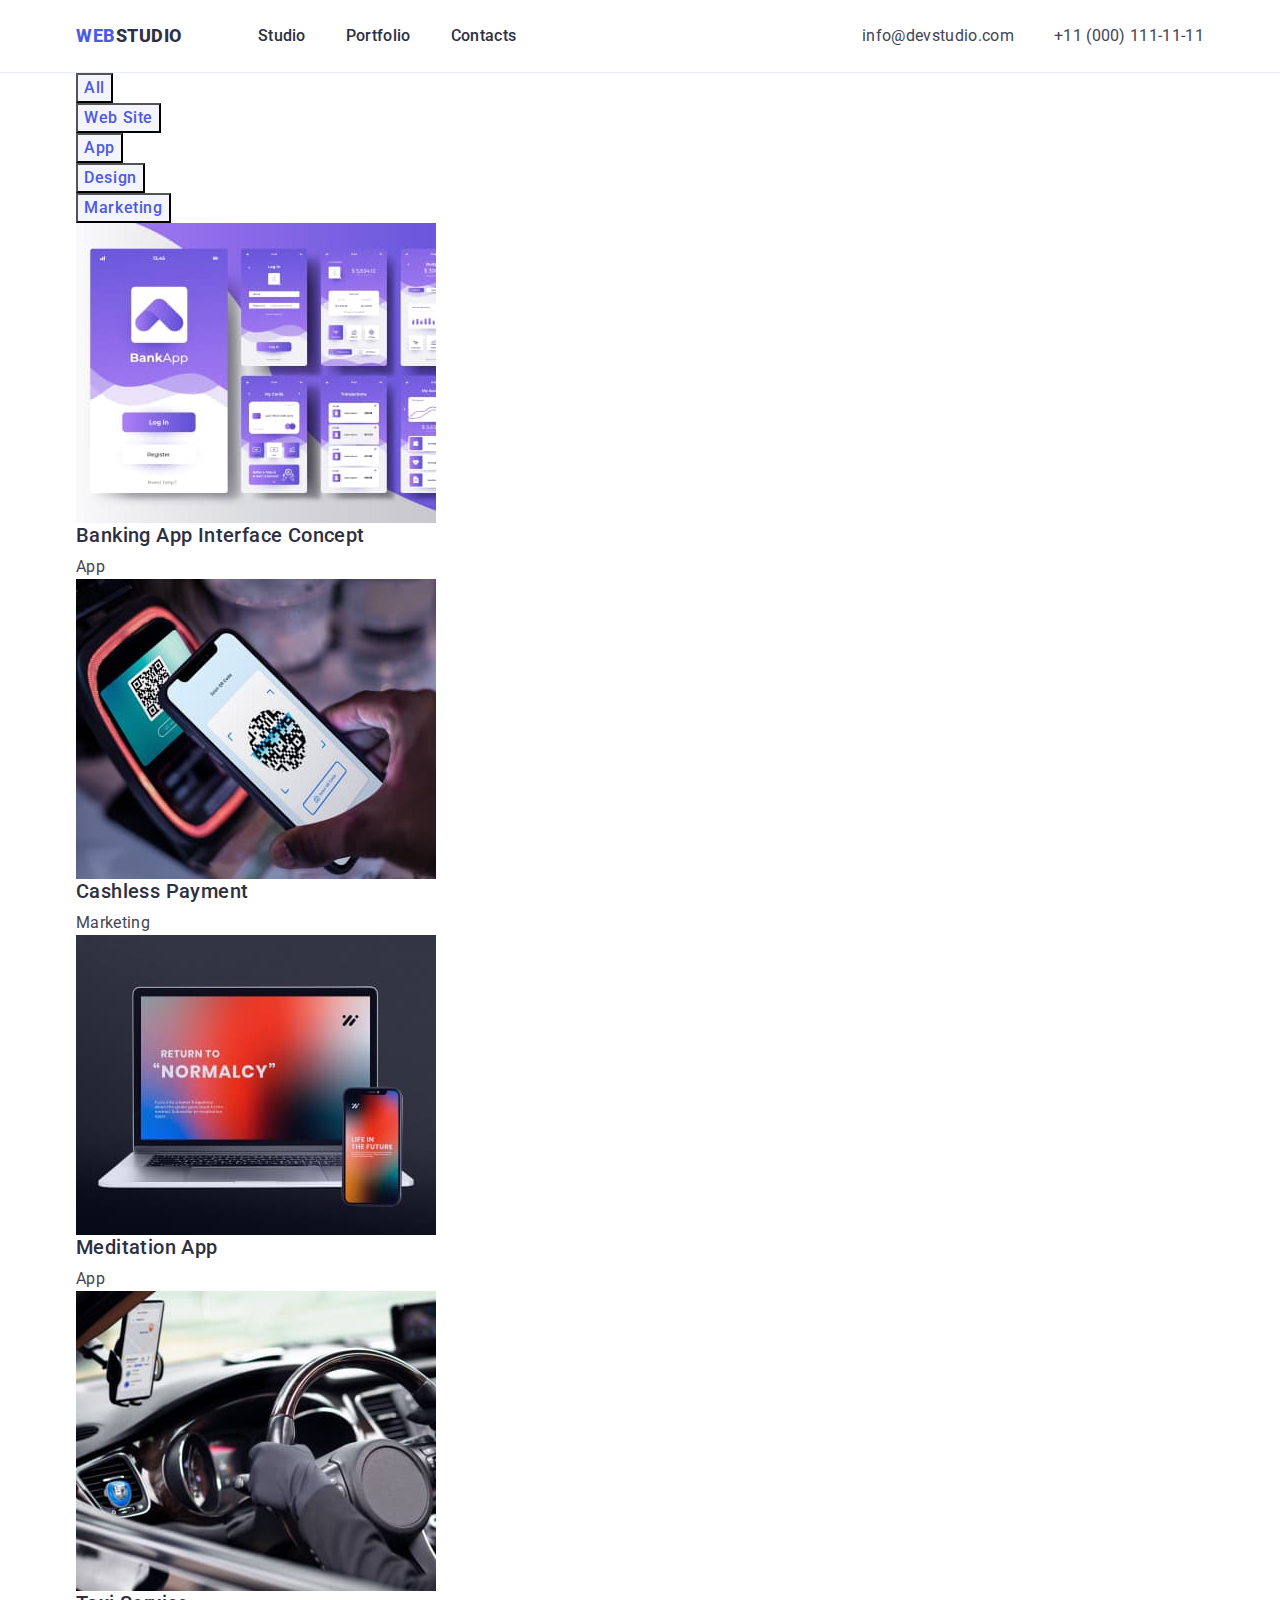
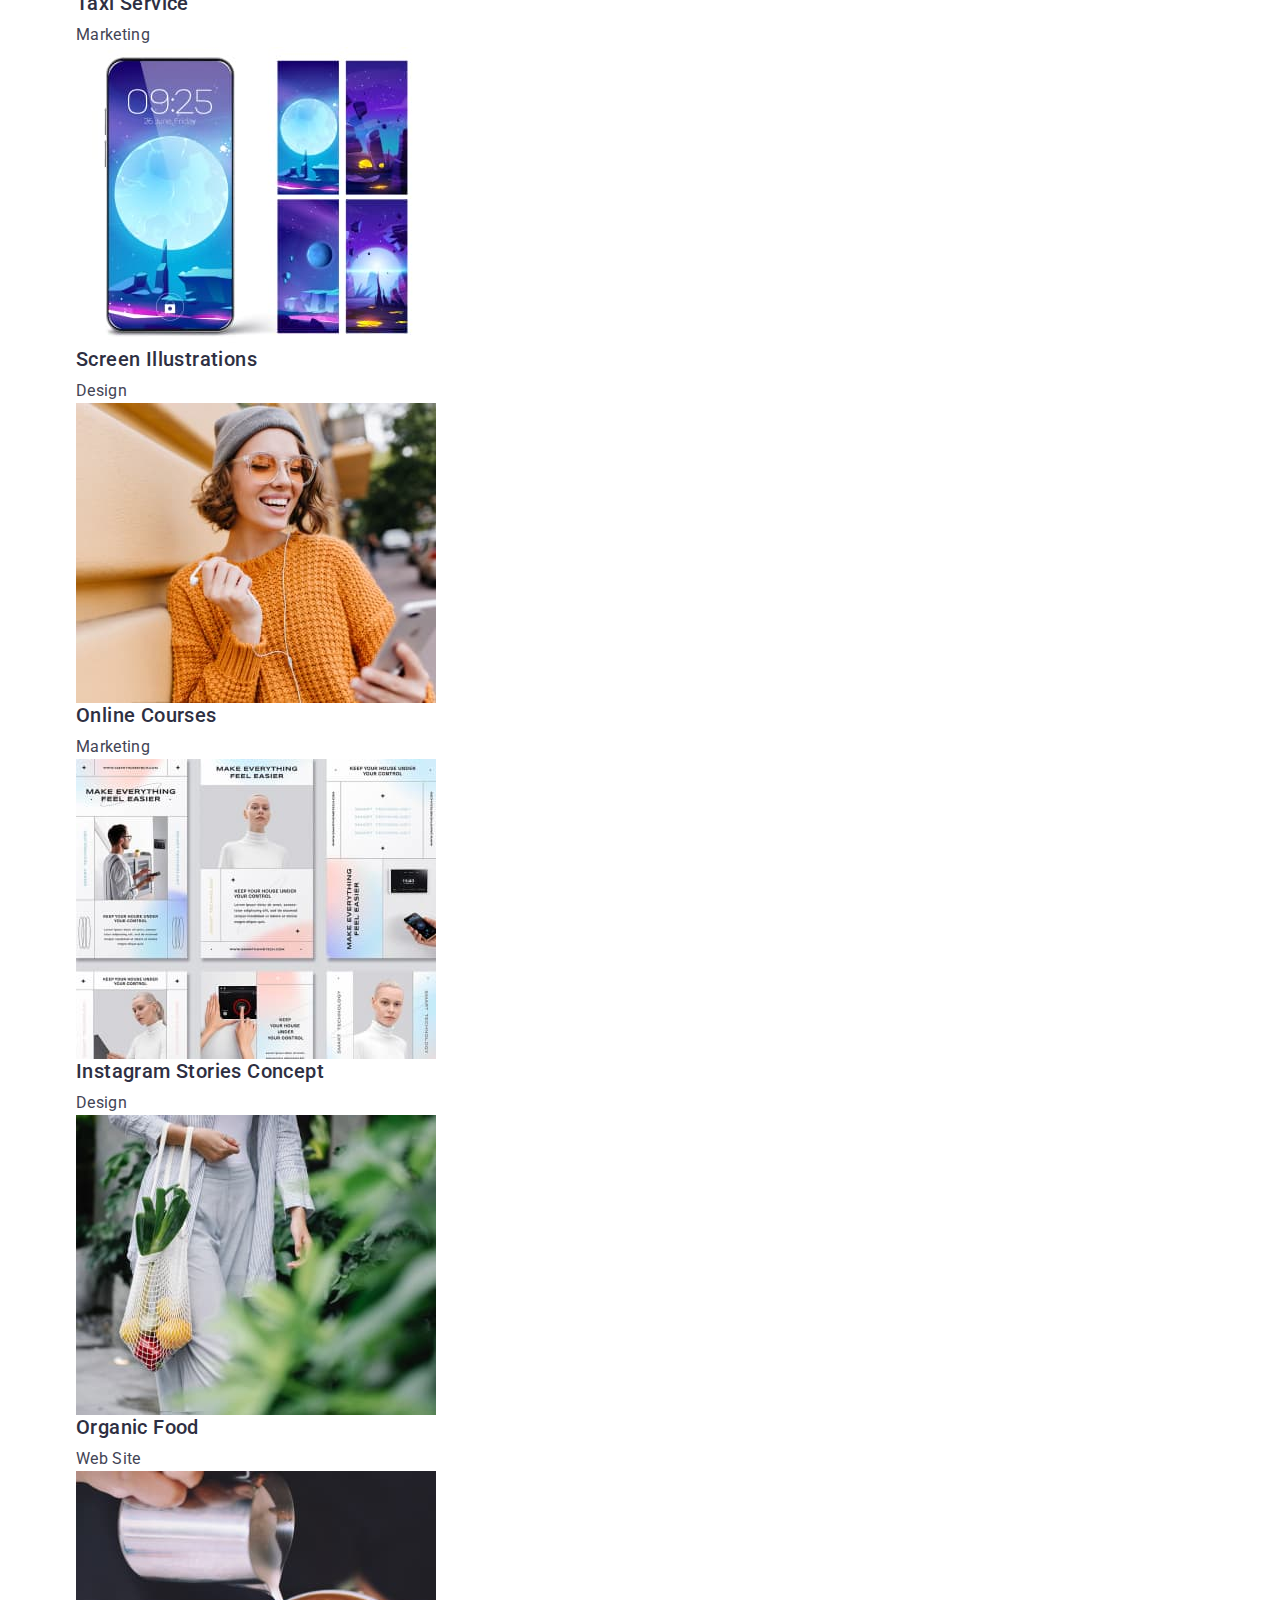
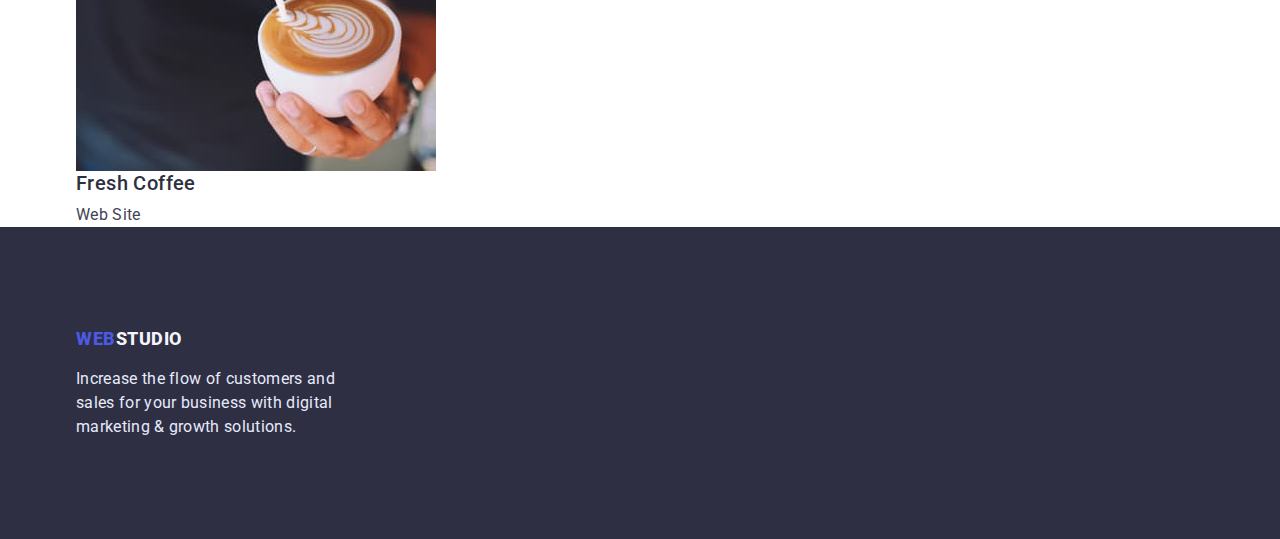
==== commit 7a04acd1: "Add all flex fo page Studio" ====
--- a/portfolio.html
+++ b/portfolio.html
@@ -189,9 +189,8 @@
     <!-- footer_content -->
     <footer class="footer">
       <div class="container">
-        <a class="page-logo link" href="./index.html"
-          ><span class="logo-decor">Web</span
-          ><span class="logo-decor-2">Studio</span></a
+        <a class="footer-logo link" href="./index.html"
+          ><span class="logo-decor">Web</span>Studio</a
         >
         <p class="footer-text">
           Increase the flow of customers and sales for your business with
--- a/css/styles.css
+++ b/css/styles.css
@@ -3,7 +3,7 @@
   --secondary-page-color: #2e2f42;
   --white-background-color: #ffffff;
   --text-color: #434455;
-  --logo-color: #f4f4fd;
+  --white-color: #f4f4fd;
   --footer-text-color: #e7e9fc;
 }
 
@@ -72,6 +72,12 @@
 
 /* ========== Header ========== */
 
+.page-header {
+  border-bottom: 1px solid #e7e9fc;
+  padding-top: 24px;
+  padding-bottom: 24px;
+}
+
 .page-header-container {
   display: flex;
   align-items: center;
@@ -92,6 +98,10 @@
 
 .address-list {
   display: flex;
+}
+
+.address-item:not(:last-child) {
+  margin-right: 40px;
 }
 
 .address {
@@ -106,15 +116,10 @@
   text-transform: uppercase;
   color: var(--secondary-page-color);
   margin-right: 76px;
-  padding-top: 24px;
-  padding-bottom: 24px;
 }
 
 .logo-decor {
   color: var(--primary-brand-color);
-}
-.logo-decor-2 {
-  color: var(--logo-color);
 }
 
 .menu-link {
@@ -136,7 +141,7 @@
   line-height: 1.5;
   letter-spacing: 0.02em;
   color: var(--text-color);
-  margin-right: 40px;
+  /* margin-right: 40px; */
 }
 
 /* ========== /Header ========== */
@@ -153,6 +158,8 @@
   line-height: 1.07;
   letter-spacing: 0.02em;
   color: var(--white-background-color);
+  width: 500px;
+  margin: auto;
   margin-bottom: 48px;
 }
 
@@ -161,6 +168,7 @@
   min-width: 169px;
   box-shadow: 0px 4px 4px rgba(0, 0, 0, 0.15);
   border-radius: 4px;
+  border: none;
   margin-left: auto;
   margin-right: auto;
 
@@ -171,20 +179,24 @@
   color: #ffffff;
   background-color: var(--primary-brand-color);
 
-  /* align-items: center; */
   /* display: flex; */
   /* text-transform: uppercase; */
 }
 
-.modal-btn:hover,
-.modal-btn:focus {
+.modal-btn:active {
   color: #404bbf;
 }
 
 /* ================ /hero ================== */
 
-/* ================ features ================== */
+/* =========== Styles for sections ========= */
+.section {
+  padding-top: 120px;
+  padding-bottom: 120px;
+}
+
 .section-title {
+  margin-bottom: 72px;
   font-size: 36px;
   line-height: 1.11;
   text-align: center;
@@ -194,6 +206,7 @@
 }
 
 .section-suptitle {
+  margin-bottom: 8px;
   font-weight: 500;
   font-size: 20px;
   line-height: 1.2;
@@ -207,38 +220,85 @@
   color: var(--text-color);
 }
 
-/* ================ /features ================== */
+/* =========== Styles for sections ========= */
+
+/* ========= section 3 - features ======== */
+.features-section {
+  padding-bottom: 0px;
+}
+
+.features-list {
+  display: flex;
+  gap: 24px;
+}
+
+.features-item {
+  flex-basis: calc((100% - 72px) / 4);
+}
+
+/* ========= /section 3 - features ======== */
+
+/* ========= section 4 - projects ======== */
+
+.projects-list {
+  display: flex;
+  flex-wrap: wrap;
+  gap: 24px;
+}
+
+/* ========= /section 4 - projects ======== */
 
 /* ========= section 4 - team ======== */
 
-.team {
+.team-section {
   background-color: #f4f4fd;
-  padding-top: 120px;
-  padding-bottom: 120px;
-}
-
-.team-item {
-  background-color: #ffffff;
-  border: 1px solid #000000;
+}
+
+.team-list {
+  display: flex;
+  flex-wrap: wrap;
+  gap: 24px;
+}
+
+.team-list-item {
+  flex-basis: calc((100% - 72px) / 4);
+  background-color: var(--white-background-color);
   box-shadow: 0px 1px 6px rgba(46, 47, 66, 0.08),
     0px 1px 1px rgba(46, 47, 66, 0.16), 0px 2px 1px rgba(46, 47, 66, 0.08);
   border-radius: 0px 0px 4px 4px;
 }
+
+.team-text-item {
+  padding: 32px 16px;
+  text-align: center;
+}
 /* ========= /section 4 - team ======== */
 
-/* ================= footer ================= */
+/* ================= Footer ================= */
 
 .footer {
   background-color: var(--secondary-page-color);
+  padding: 100px 0px;
+}
+.footer-logo {
+  font-weight: 800;
+  font-size: 18px;
+  line-height: 1.33;
+  letter-spacing: 0.03em;
+  text-transform: uppercase;
+  color: var(--white-color);
+  display: block;
+  margin-bottom: 16px;
 }
 
 .footer-text {
   line-height: 1.5;
   letter-spacing: 0.02em;
   color: var(--footer-text-color);
-}
-
-/* ================= /footer ================= */
+  width: 265px;
+}
+
+/* ================= /Footer ================= */
 
 /* =========== Portfolio ========= */
 
@@ -252,7 +312,7 @@
   text-align: center;
   letter-spacing: 0.04em;
   color: var(--primary-brand-color);
-  background-color: var(--logo-color) #f4f4fd;
+  background-color: var(--white-color);
 }
 
 .filter-btn:hover,
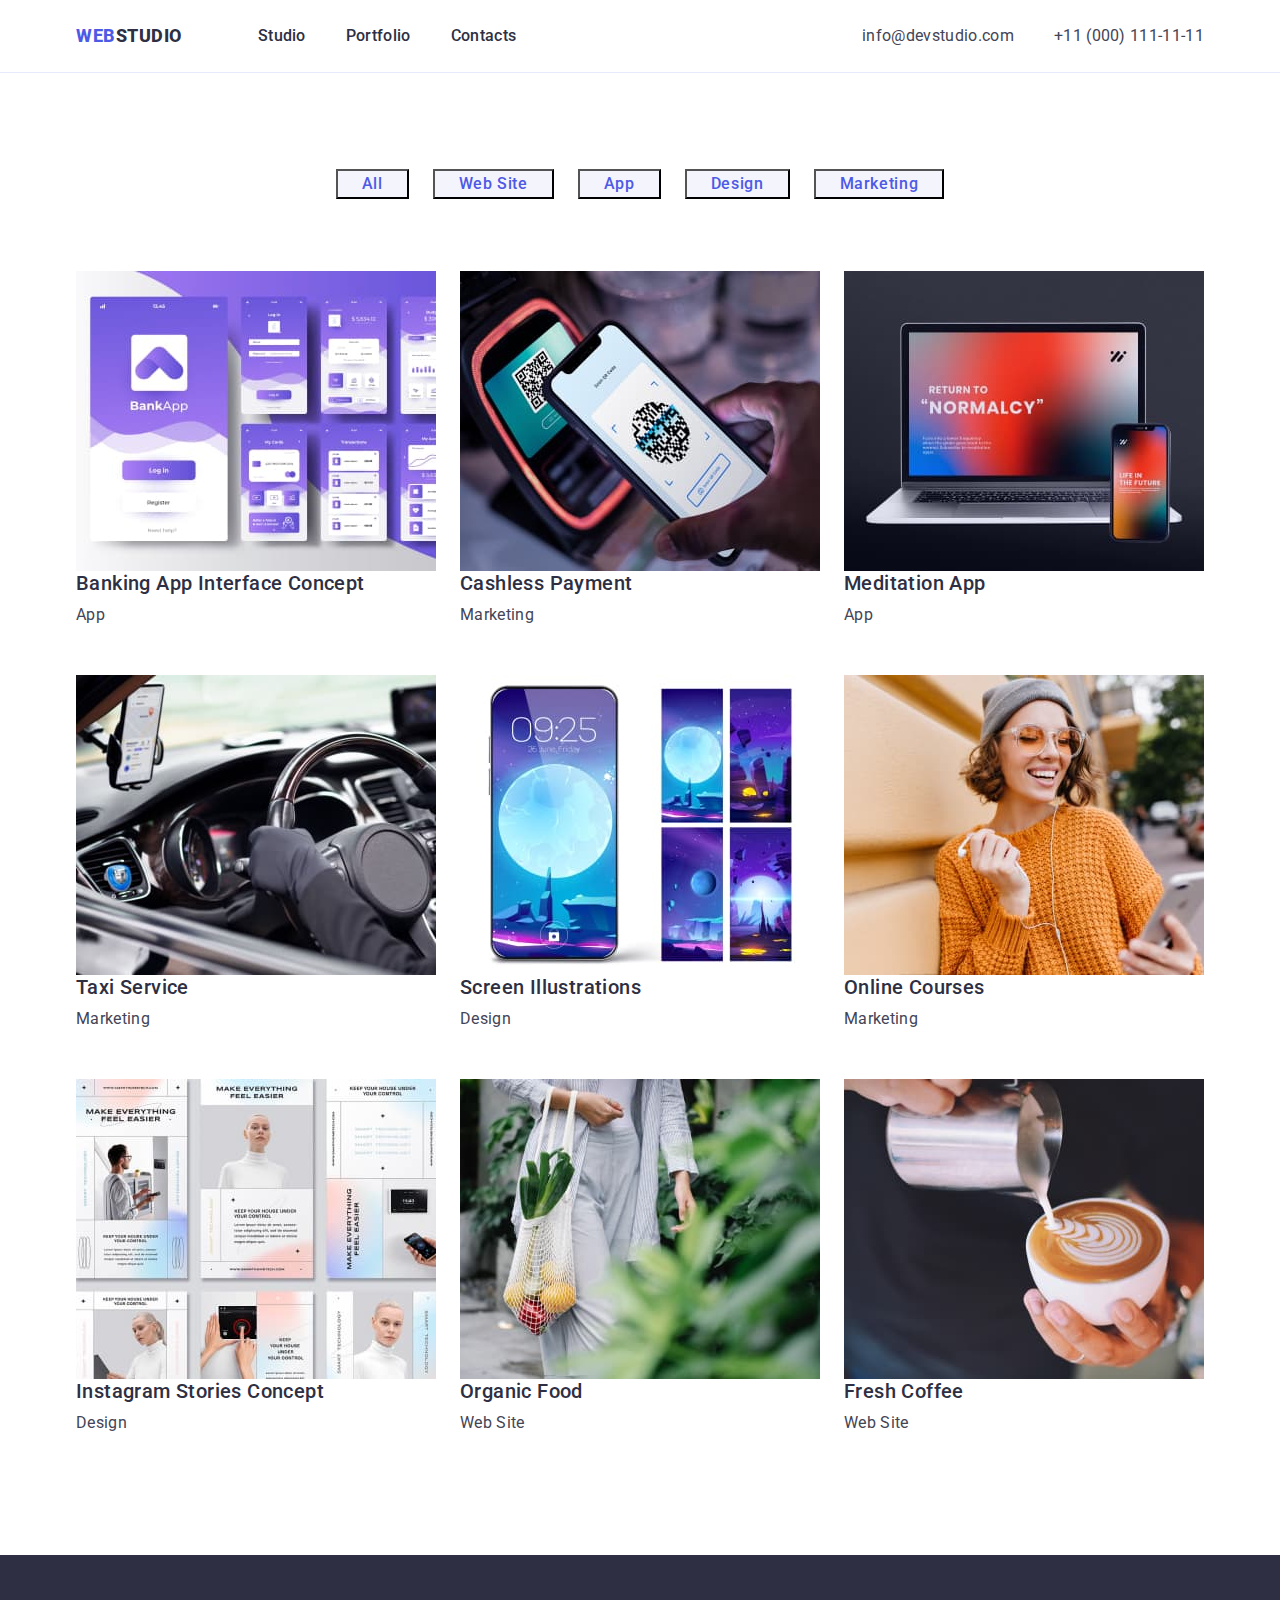
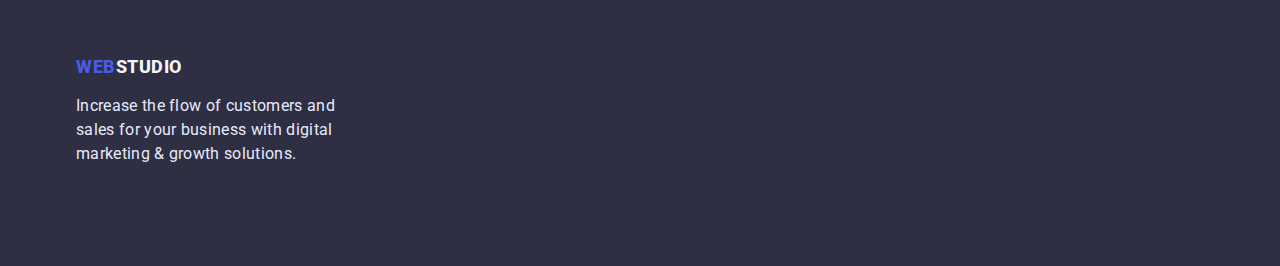
==== commit 749be601: "Add flex for portfolio" ====
--- a/portfolio.html
+++ b/portfolio.html
@@ -67,9 +67,10 @@
 
     <!-- Main content Portfolio -->
     <main>
-      <section>
+      <section class="portfolio-section section">
         <div class="container">
           <h1 class="section-title visually-hidden">Portfolio</h1>
+
           <!-- Filters button -->
           <ul class="filters-list list">
             <li class="filters-item">
@@ -90,8 +91,8 @@
           </ul>
 
           <!-- Porttfolio list -->
-          <ul class="list">
-            <li>
+          <ul class="portfolio-list list">
+            <li class="portfolio-list-item">
               <img
                 src="./images/portfolio/banking_app.jpeg"
                 alt="banking app"
@@ -101,7 +102,8 @@
               <h2 class="section-suptitle">Banking App Interface Concept</h2>
               <p class="section-description">App</p>
             </li>
-            <li>
+
+            <li class="portfolio-list-item">
               <img
                 src="./images/portfolio/cashless_payment.jpeg"
                 alt="cashless payment"
@@ -111,7 +113,8 @@
               <h2 class="section-suptitle">Cashless Payment</h2>
               <p class="section-description">Marketing</p>
             </li>
-            <li>
+
+            <li class="portfolio-list-item">
               <img
                 src="./images/portfolio/meditation_app.jpeg"
                 alt="meditation app"
@@ -121,7 +124,8 @@
               <h2 class="section-suptitle">Meditation App</h2>
               <p class="section-description">App</p>
             </li>
-            <li>
+
+            <li class="portfolio-list-item">
               <img
                 src="./images/portfolio/taxi_service.jpeg"
                 alt="Taxi Service"
@@ -131,7 +135,8 @@
               <h2 class="section-suptitle">Taxi Service</h2>
               <p class="section-description">Marketing</p>
             </li>
-            <li>
+
+            <li class="portfolio-list-item">
               <img
                 src="./images/portfolio/screen_illustrations.jpeg"
                 alt="Screen Illustrations"
@@ -141,7 +146,8 @@
               <h2 class="section-suptitle">Screen Illustrations</h2>
               <p class="section-description">Design</p>
             </li>
-            <li>
+
+            <li class="portfolio-list-item">
               <img
                 src="./images/portfolio/online_courses.jpeg"
                 alt="Online Courses"
@@ -151,7 +157,8 @@
               <h2 class="section-suptitle">Online Courses</h2>
               <p class="section-description">Marketing</p>
             </li>
-            <li>
+
+            <li class="portfolio-list-item">
               <img
                 src="./images/portfolio/instagram_stories_concept.jpeg"
                 alt="Instagram Stories Concept"
@@ -161,7 +168,8 @@
               <h2 class="section-suptitle">Instagram Stories Concept</h2>
               <p class="section-description">Design</p>
             </li>
-            <li>
+
+            <li class="portfolio-list-item">
               <img
                 src="./images/portfolio/organic_food.jpeg"
                 alt="Organic Food"
@@ -171,7 +179,8 @@
               <h2 class="section-suptitle">Organic Food</h2>
               <p class="section-description">Web Site</p>
             </li>
-            <li>
+
+            <li class="portfolio-list-item">
               <img
                 src="./images/portfolio/fresh_coffee.jpeg"
                 alt="Fresh Coffee"
--- a/css/styles.css
+++ b/css/styles.css
@@ -256,16 +256,15 @@
 
 .team-list {
   display: flex;
-  flex-wrap: wrap;
   gap: 24px;
 }
 
 .team-list-item {
-  flex-basis: calc((100% - 72px) / 4);
   background-color: var(--white-background-color);
   box-shadow: 0px 1px 6px rgba(46, 47, 66, 0.08),
     0px 1px 1px rgba(46, 47, 66, 0.16), 0px 2px 1px rgba(46, 47, 66, 0.08);
   border-radius: 0px 0px 4px 4px;
+  /* border: 1px solid #000000; */
 }
 
 .team-text-item {
@@ -302,12 +301,24 @@
 
 /* =========== Portfolio ========= */
 
+.portfolio-section {
+  padding-top: 96px;
+}
+
+.filters-list {
+  padding-bottom: 72px;
+  display: flex;
+  justify-content: center;
+  gap: 24px;
+}
+
 .filter-btn {
+  padding: 12px 24px;
   font-style: normal;
   font-weight: 500;
   font-size: 16px;
-  line-height: 24px;
-  display: flex;
+  line-height: 1.5px;
+
   align-items: center;
   text-align: center;
   letter-spacing: 0.04em;
@@ -317,11 +328,12 @@
 
 .filter-btn:hover,
 .filter-btn:focus {
+  padding: 12px 24px;
   font-style: normal;
   font-weight: 500;
   font-size: 16px;
-  line-height: 1.5;
-  display: flex;
+  line-height: 1.5px;
+
   align-items: center;
   text-align: center;
   letter-spacing: 0.04em;
@@ -330,4 +342,22 @@
   border-color: transparent;
 }
 
+/* padding: 16px 32px;
+  min-width: 169px;
+  box-shadow: 0px 4px 4px rgba(0, 0, 0, 0.15);
+  border-radius: 4px;
+  border: none;
+  margin-left: auto;
+  margin-right: auto; */
+
+.portfolio-list {
+  display: flex;
+  flex-wrap: wrap;
+  gap: 48px 24px;
+}
+
+.portfolio-list-item {
+  flex-basis: calc((100% - 48px) / 3);
+}
+
 /* =========== /Portfolio ========= */
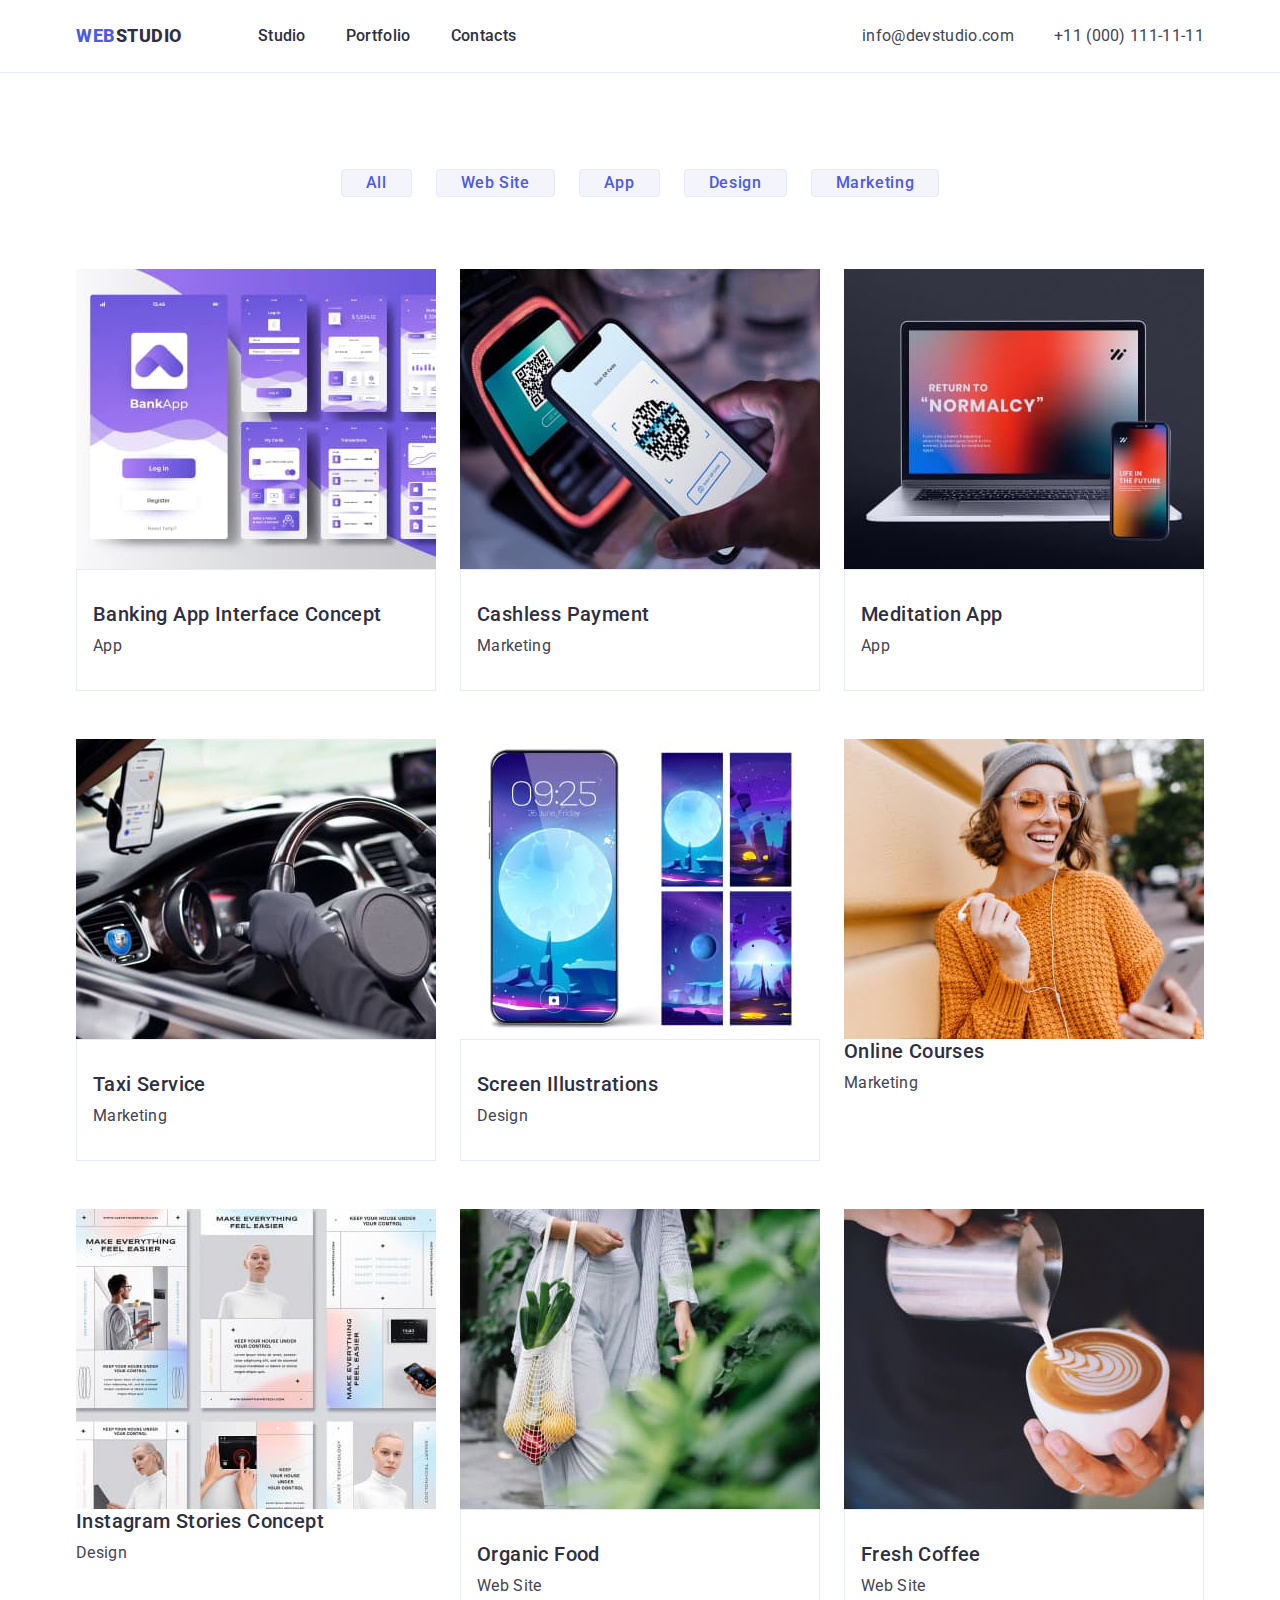
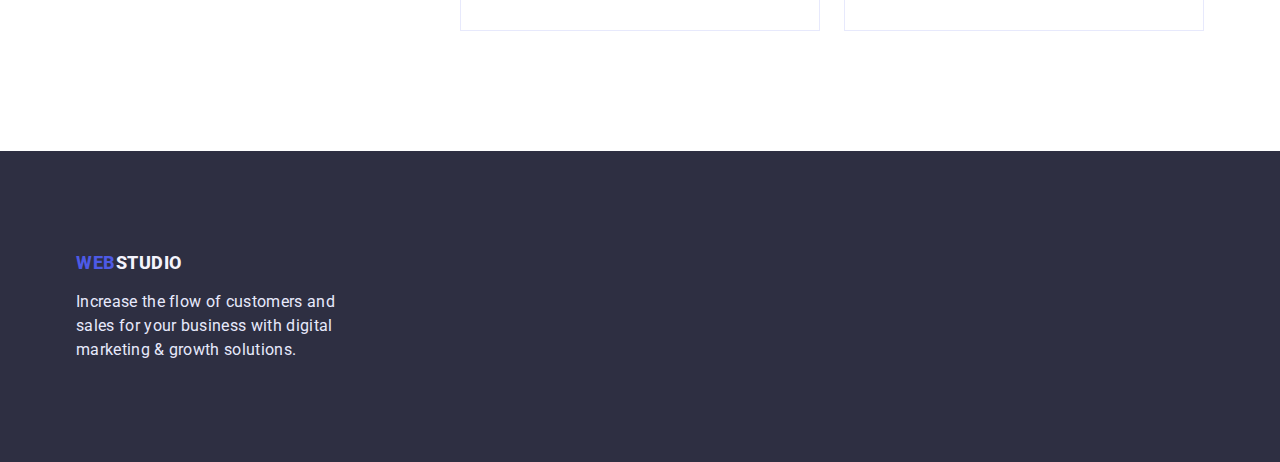
==== commit d8d81f09: "Add flex for portfolio and padding" ====
--- a/portfolio.html
+++ b/portfolio.html
@@ -99,8 +99,10 @@
                 width="360"
                 height="300"
               />
-              <h2 class="section-suptitle">Banking App Interface Concept</h2>
-              <p class="section-description">App</p>
+              <div class="portfolio-list-text">
+                <h2 class="section-suptitle">Banking App Interface Concept</h2>
+                <p class="section-description">App</p>
+              </div>
             </li>
 
             <li class="portfolio-list-item">
@@ -110,8 +112,10 @@
                 width="360"
                 height="300"
               />
-              <h2 class="section-suptitle">Cashless Payment</h2>
-              <p class="section-description">Marketing</p>
+              <div class="portfolio-list-text">
+                <h2 class="section-suptitle">Cashless Payment</h2>
+                <p class="section-description">Marketing</p>
+              </div>
             </li>
 
             <li class="portfolio-list-item">
@@ -121,8 +125,10 @@
                 width="360"
                 height="300"
               />
-              <h2 class="section-suptitle">Meditation App</h2>
-              <p class="section-description">App</p>
+              <div class="portfolio-list-text">
+                <h2 class="section-suptitle">Meditation App</h2>
+                <p class="section-description">App</p>
+              </div>
             </li>
 
             <li class="portfolio-list-item">
@@ -132,8 +138,10 @@
                 width="360"
                 height="300"
               />
-              <h2 class="section-suptitle">Taxi Service</h2>
-              <p class="section-description">Marketing</p>
+              <div class="portfolio-list-text">
+                <h2 class="section-suptitle">Taxi Service</h2>
+                <p class="section-description">Marketing</p>
+              </div>
             </li>
 
             <li class="portfolio-list-item">
@@ -143,8 +151,10 @@
                 width="360"
                 height="300"
               />
-              <h2 class="section-suptitle">Screen Illustrations</h2>
-              <p class="section-description">Design</p>
+              <div class="portfolio-list-text">
+                <h2 class="section-suptitle">Screen Illustrations</h2>
+                <p class="section-description">Design</p>
+              </div>
             </li>
 
             <li class="portfolio-list-item">
@@ -154,8 +164,10 @@
                 width="360"
                 height="300"
               />
-              <h2 class="section-suptitle">Online Courses</h2>
-              <p class="section-description">Marketing</p>
+              <div class="portolio-list-text">
+                <h2 class="section-suptitle">Online Courses</h2>
+                <p class="section-description">Marketing</p>
+              </div>
             </li>
 
             <li class="portfolio-list-item">
@@ -165,8 +177,10 @@
                 width="360"
                 height="300"
               />
-              <h2 class="section-suptitle">Instagram Stories Concept</h2>
-              <p class="section-description">Design</p>
+              <div class="portolio-list-text">
+                <h2 class="section-suptitle">Instagram Stories Concept</h2>
+                <p class="section-description">Design</p>
+              </div>
             </li>
 
             <li class="portfolio-list-item">
@@ -176,8 +190,10 @@
                 width="360"
                 height="300"
               />
-              <h2 class="section-suptitle">Organic Food</h2>
-              <p class="section-description">Web Site</p>
+              <div class="portfolio-list-text">
+                <h2 class="section-suptitle">Organic Food</h2>
+                <p class="section-description">Web Site</p>
+              </div>
             </li>
 
             <li class="portfolio-list-item">
@@ -187,8 +203,10 @@
                 width="360"
                 height="300"
               />
-              <h2 class="section-suptitle">Fresh Coffee</h2>
-              <p class="section-description">Web Site</p>
+              <div class="portfolio-list-text">
+                <h2 class="section-suptitle">Fresh Coffee</h2>
+                <p class="section-description">Web Site</p>
+              </div>
             </li>
           </ul>
         </div>
--- a/css/styles.css
+++ b/css/styles.css
@@ -313,14 +313,17 @@
 }
 
 .filter-btn {
+  min-width: 69px;
   padding: 12px 24px;
+  border: 1px solid #e7e9fc;
+  border-radius: 4px;
+  margin-left: auto;
+  margin-right: auto;
+
   font-style: normal;
   font-weight: 500;
   font-size: 16px;
   line-height: 1.5px;
-
-  align-items: center;
-  text-align: center;
   letter-spacing: 0.04em;
   color: var(--primary-brand-color);
   background-color: var(--white-color);
@@ -328,28 +331,14 @@
 
 .filter-btn:hover,
 .filter-btn:focus {
-  padding: 12px 24px;
-  font-style: normal;
-  font-weight: 500;
-  font-size: 16px;
-  line-height: 1.5px;
-
-  align-items: center;
-  text-align: center;
-  letter-spacing: 0.04em;
+  box-shadow: 0px 3px 1px rgba(0, 0, 0, 0.1), 0px 2px 1px rgba(0, 0, 0, 0.08),
+    0px 2px 2px rgba(0, 0, 0, 0.12);
+  border-radius: 4px;
   color: #ffffff;
   background-color: #404bbf;
   border-color: transparent;
 }
 
-/* padding: 16px 32px;
-  min-width: 169px;
-  box-shadow: 0px 4px 4px rgba(0, 0, 0, 0.15);
-  border-radius: 4px;
-  border: none;
-  margin-left: auto;
-  margin-right: auto; */
-
 .portfolio-list {
   display: flex;
   flex-wrap: wrap;
@@ -360,4 +349,8 @@
   flex-basis: calc((100% - 48px) / 3);
 }
 
+.portfolio-list-text {
+  padding: 32px 16px;
+  border: 1px solid #e7e9fc;
+}
 /* =========== /Portfolio ========= */
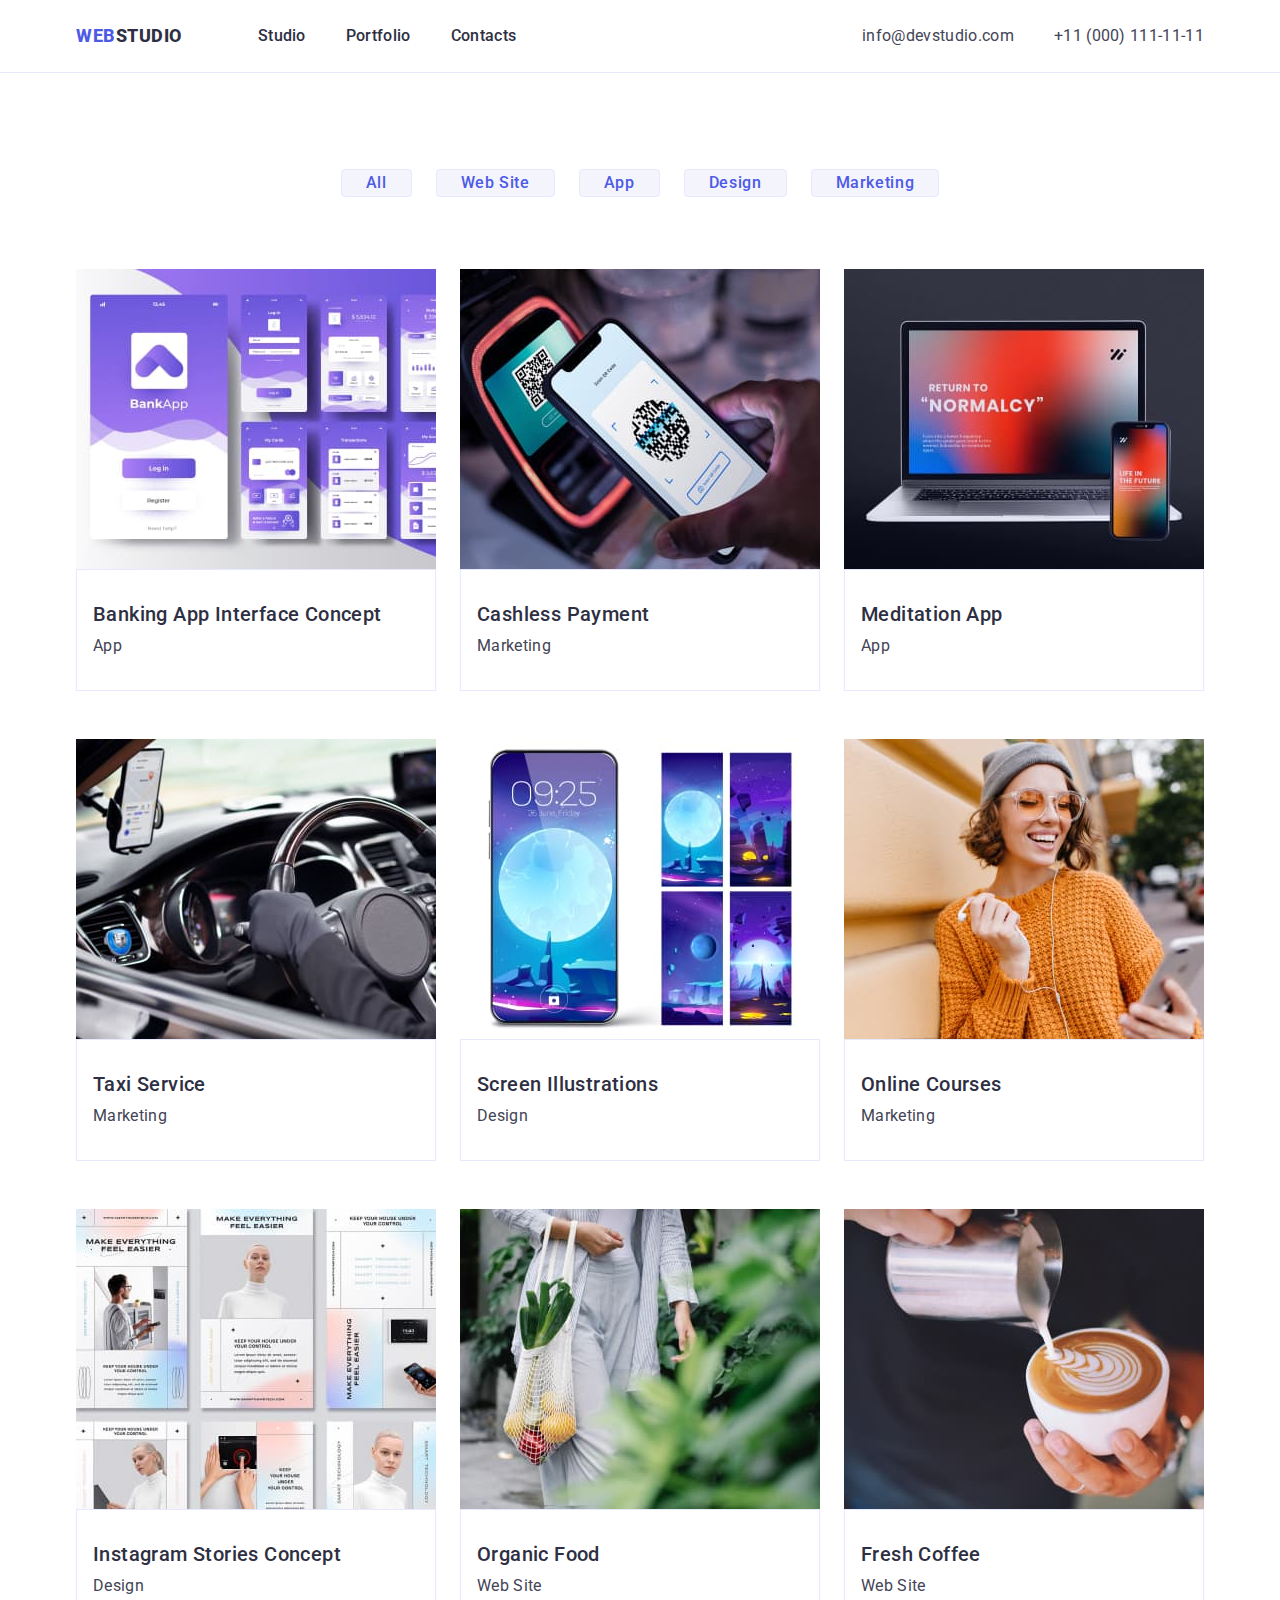
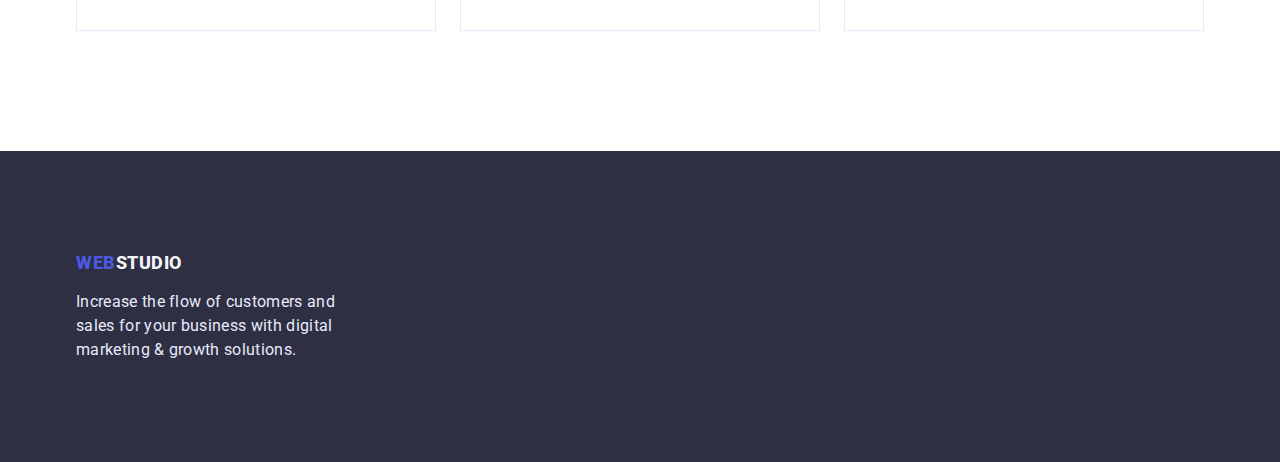
==== commit 6f8ae04b: "Update portfolio" ====
--- a/portfolio.html
+++ b/portfolio.html
@@ -164,7 +164,7 @@
                 width="360"
                 height="300"
               />
-              <div class="portolio-list-text">
+              <div class="portfolio-list-text">
                 <h2 class="section-suptitle">Online Courses</h2>
                 <p class="section-description">Marketing</p>
               </div>
@@ -177,7 +177,7 @@
                 width="360"
                 height="300"
               />
-              <div class="portolio-list-text">
+              <div class="portfolio-list-text">
                 <h2 class="section-suptitle">Instagram Stories Concept</h2>
                 <p class="section-description">Design</p>
               </div>
